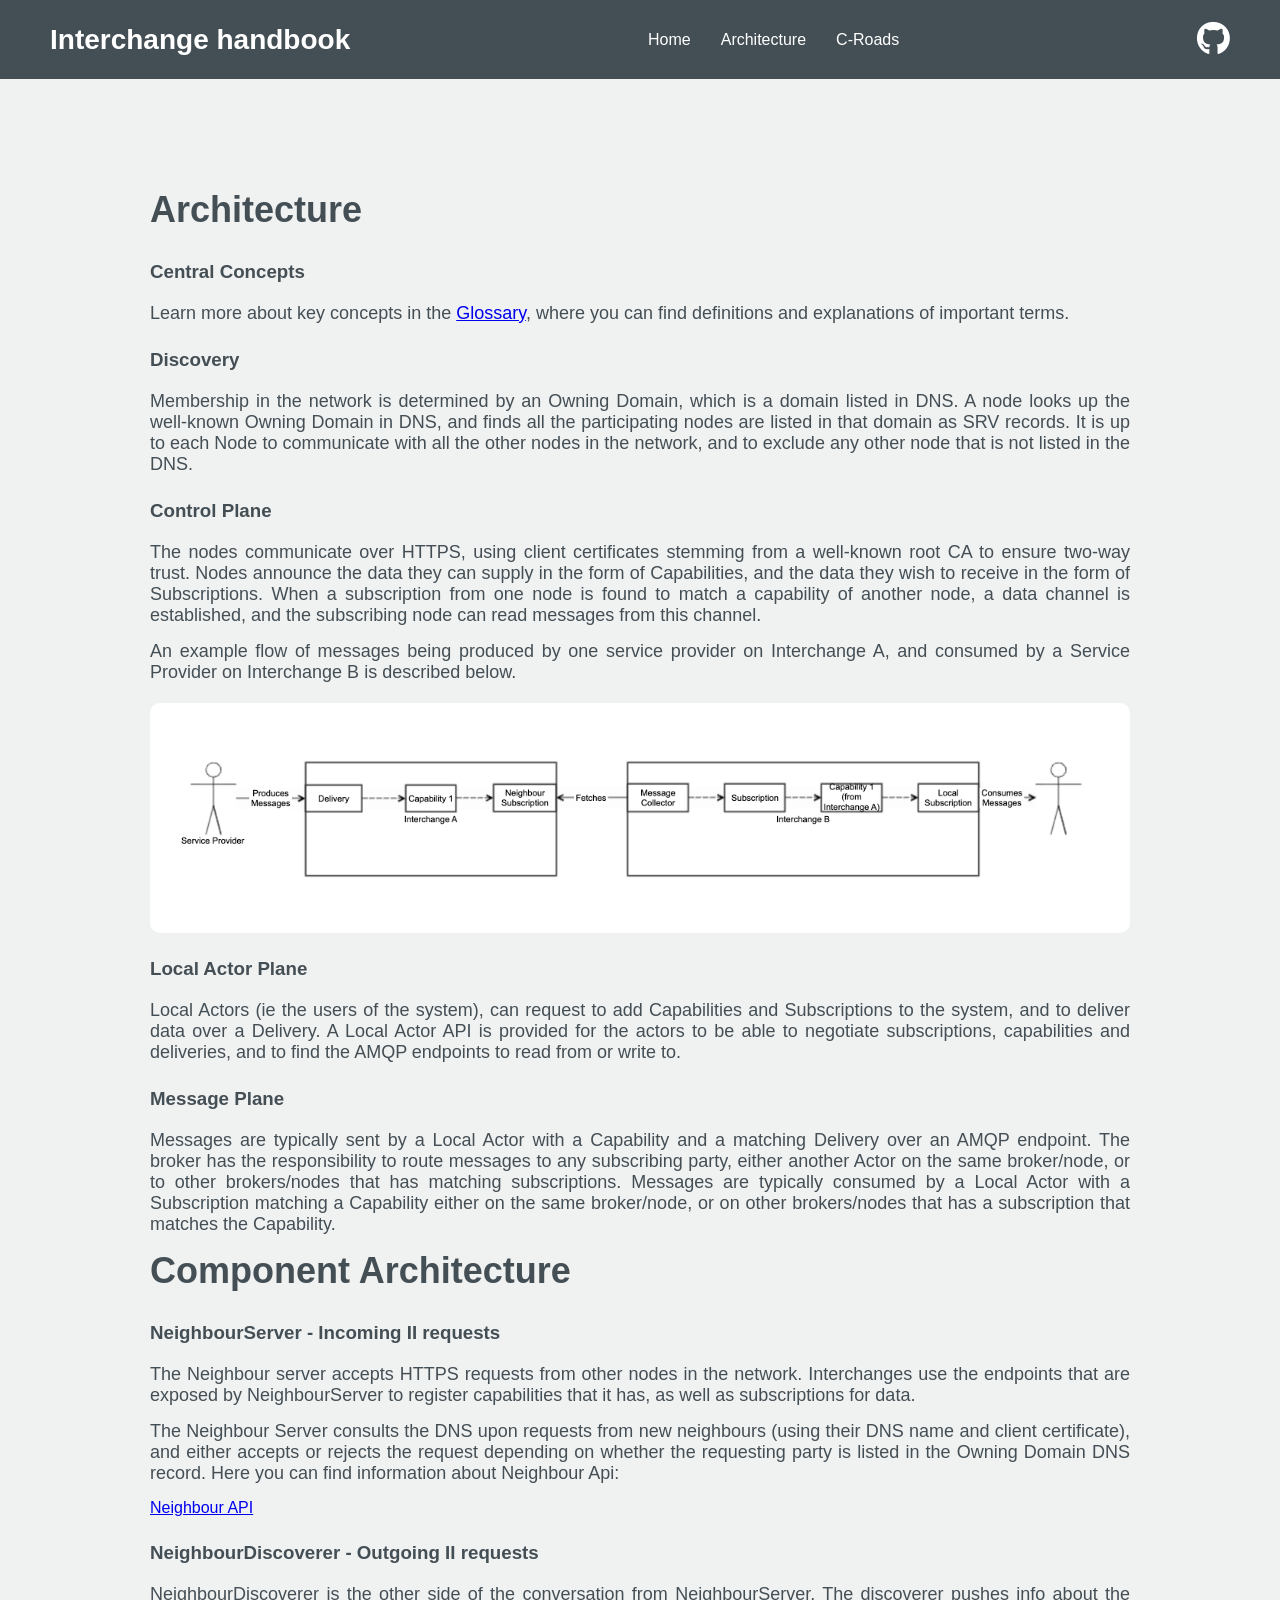
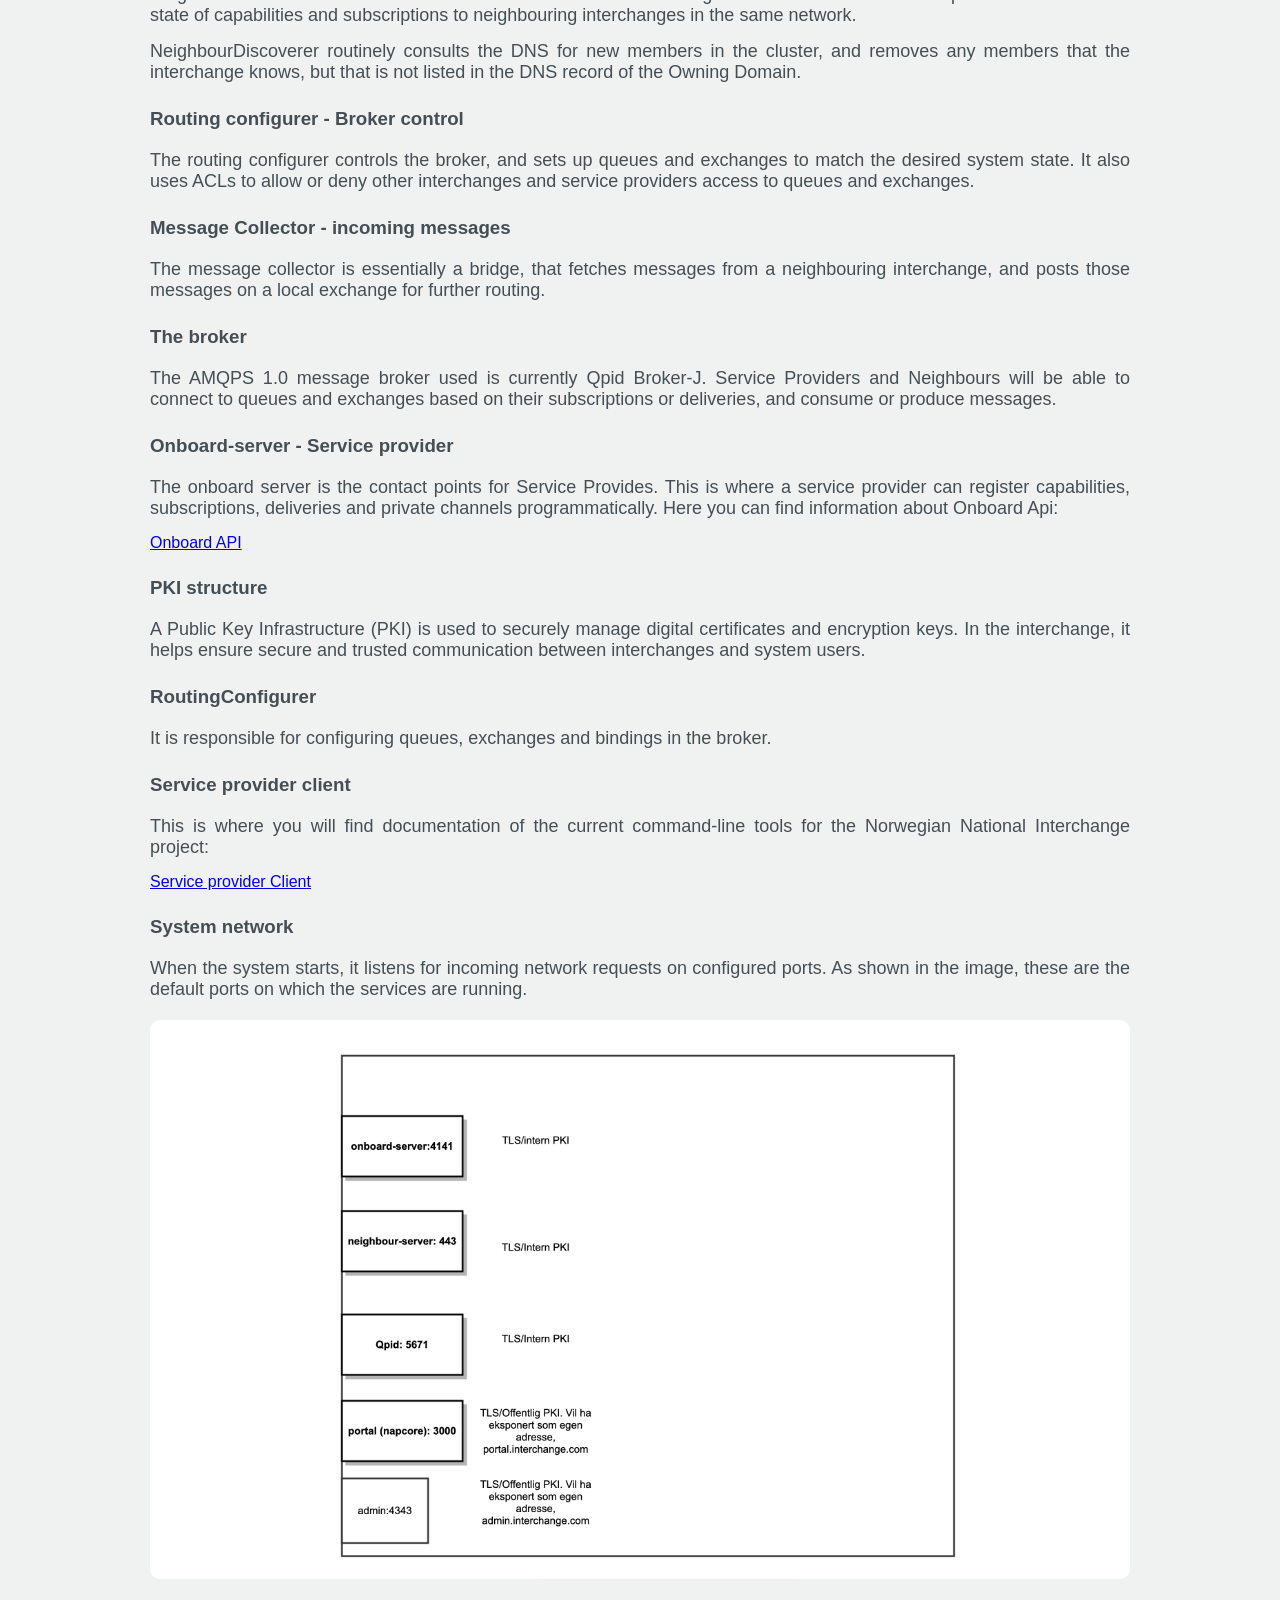
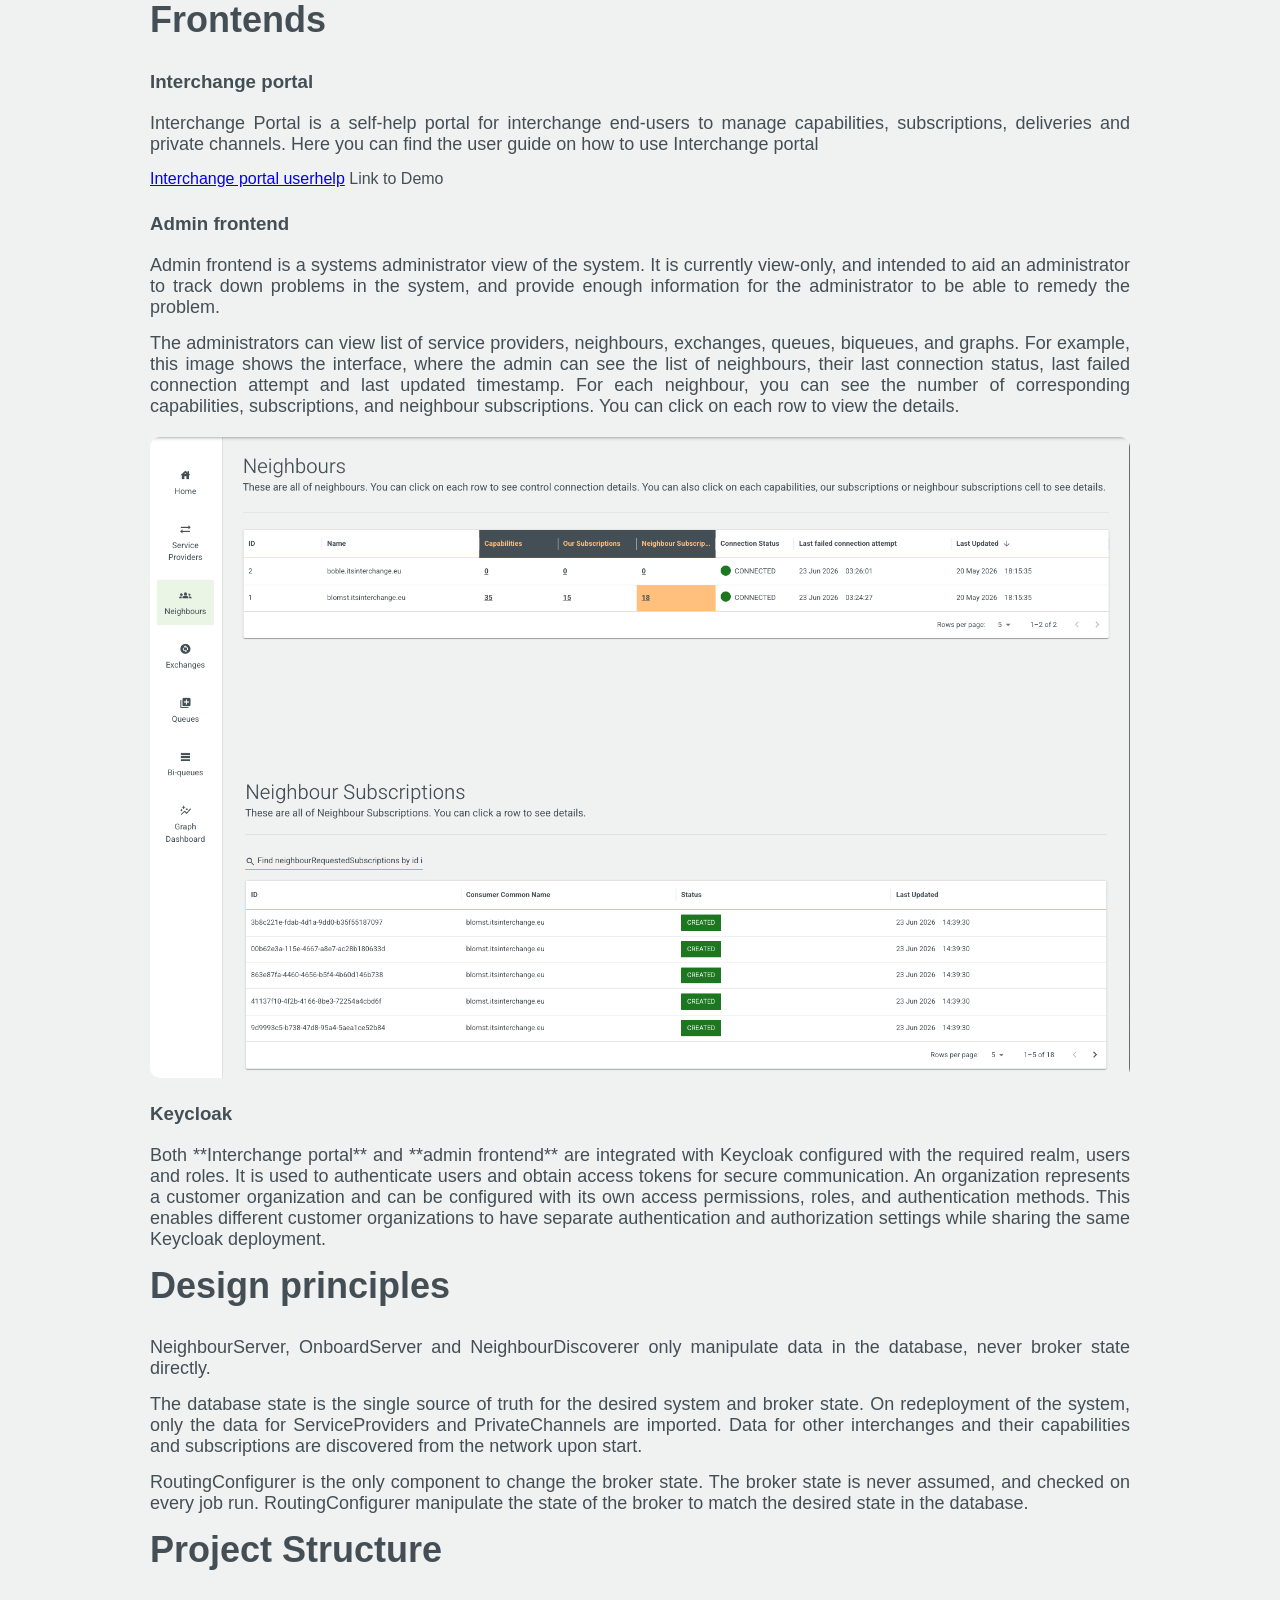
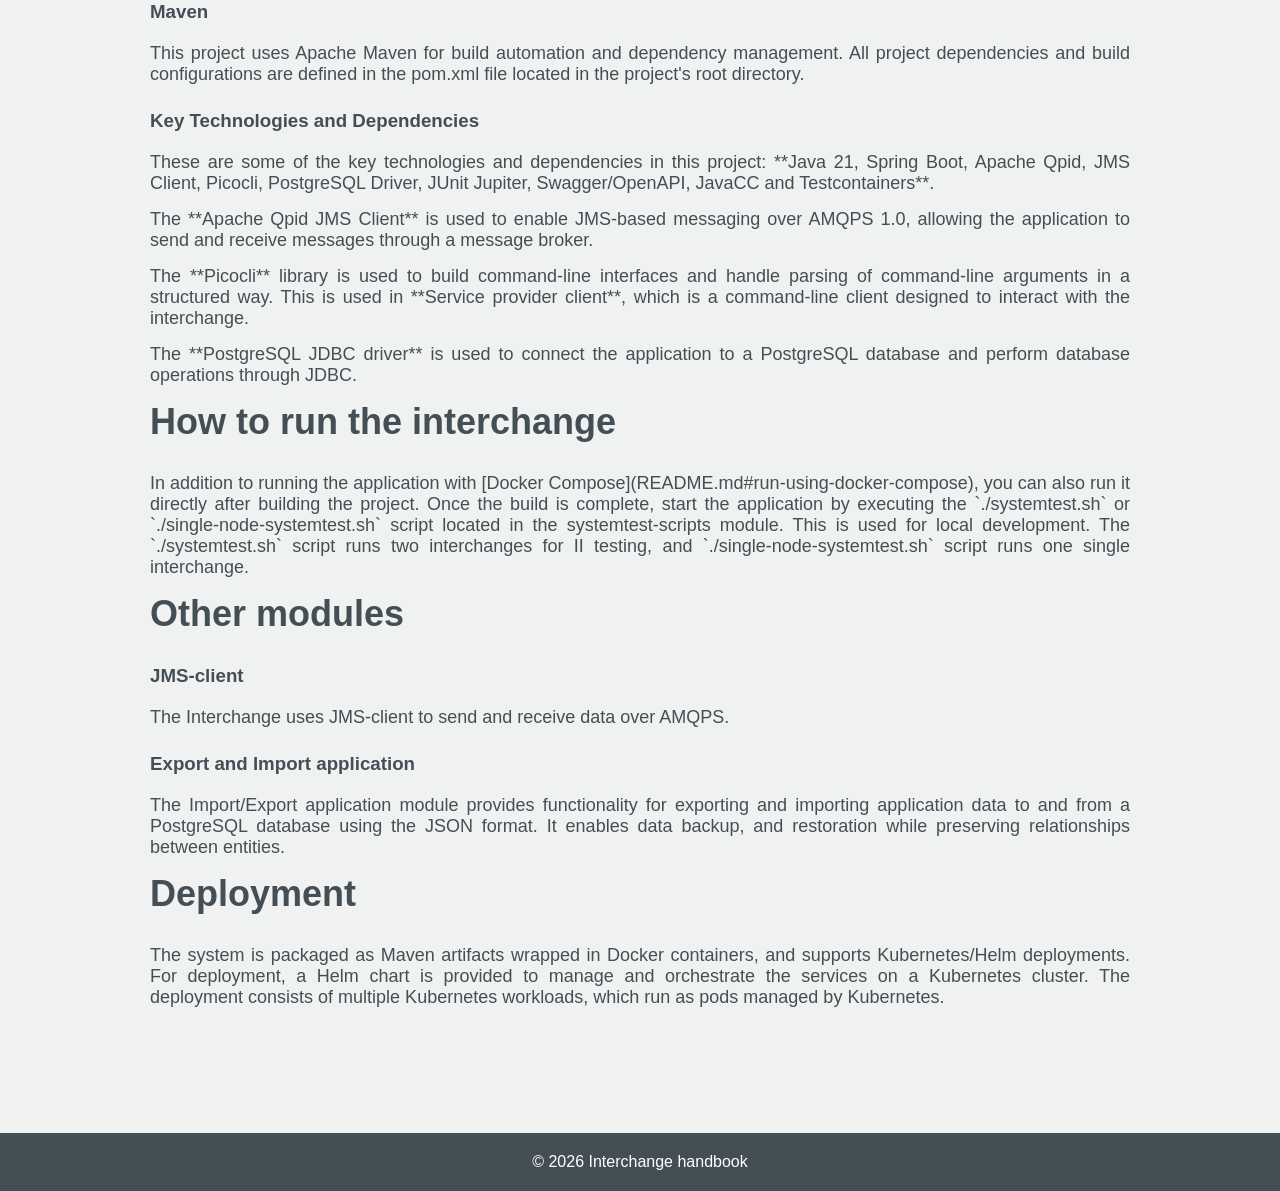
==== architecture.html @ d27a8e49 "hide index.html" ====
<!DOCTYPE html>
<html lang="en">
<head>
    <meta charset="UTF-8">
    <meta name="viewport" content="width=device-width, initial-scale=1.0">

    <title>Interchange handbook</title>

    <link id="favicon" rel="icon" href="favicon.ico">

    <link rel="stylesheet"
          href="https://cdnjs.cloudflare.com/ajax/libs/font-awesome/6.6.0/css/all.min.css">

    <link rel="stylesheet" href="style.css">
</head>

<body>

<header>
    <h1 class="logo">Interchange handbook</h1>

    <nav>
        <a href="handbook.html">Home</a>
        <a href="architecture.html">Architecture</a>
        <a href="https://www.c-roads.eu/" target="_blank">C-Roads</a>
    </nav>

    <a href="https://github.com/NordicWayInterchange/interchange" class="github" target="_blank">
        <i class="fab fa-github"></i>
    </a>
</header>

<section class="content">
    <h2> Architecture </h2>

    <h3> Central Concepts </h3>

    <p>Learn more about key concepts in the <a href="GLOSSARY.html" target="_blank">Glossary</a>, where you can find
        definitions and explanations of
        important terms. </p>

    <h3>Discovery </h3>

    <p>Membership in the network is determined by an Owning Domain, which is a domain listed in DNS. A node looks up the
        well-known Owning Domain in DNS, and finds all the participating nodes are listed in that domain as SRV records.
        It is
        up to each Node to communicate with all the other nodes in the network, and to exclude any other node that is
        not listed
        in the DNS.</p>

    <h3> Control Plane </h3>

    <p>The nodes communicate over HTTPS, using client certificates stemming from a well-known root CA to ensure two-way
        trust.
        Nodes announce the data they can supply in the form of Capabilities, and the data they wish to receive in the
        form of
        Subscriptions. When a subscription from one node is found to match a capability of another node, a data channel
        is
        established, and the subscribing node can read messages from this channel.</p>

    <p>An example flow of messages being produced by one service provider on Interchange A, and consumed by a Service
        Provider
        on Interchange B is described below. </p>

    <img src="Inter_Interchange.png" alt="Inter_Interchange">

    <h3> Local Actor Plane </h3>

    <p>Local Actors (ie the users of the system), can request to add Capabilities and Subscriptions to the system, and
        to
        deliver data over a Delivery.
        A Local Actor API is provided for the actors to be able to negotiate subscriptions, capabilities and deliveries,
        and to
        find the AMQP endpoints to read from or write to. </p>

    <h3>Message Plane </h3>

    <p>Messages are typically sent by a Local Actor with a Capability and a matching Delivery over an AMQP endpoint. The
        broker
        has the responsibility to route messages to any subscribing party, either another Actor on the same broker/node,
        or to
        other brokers/nodes that has matching subscriptions.
        Messages are typically consumed by a Local Actor with a Subscription matching a Capability either on the same
        broker/node, or on other brokers/nodes that has a subscription that matches the Capability. </p>

    <h2> Component Architecture </h2>

    <h3> NeighbourServer - Incoming II requests </h3>

    <p>The Neighbour server accepts HTTPS requests from other nodes in the network. Interchanges use the endpoints that
        are
        exposed by NeighbourServer to register capabilities that it has, as well as subscriptions for data.</p>

    <p>The Neighbour Server consults the DNS upon requests from new neighbours (using their DNS name and client
        certificate),
        and either accepts or rejects the request depending on whether the requesting party is listed in the Owning
        Domain DNS record. Here you can find information about Neighbour Api:</p>
    <a href="https://nordicwayinterchange.github.io/interchange-swagger-docs/swagger-neighbour/index.html"
       target="_blank">Neighbour API</a>

    <h3> NeighbourDiscoverer - Outgoing II requests</h3>

    <p>NeighbourDiscoverer is the other side of the conversation from NeighbourServer. The discoverer pushes info about
        the
        state of capabilities and subscriptions to neighbouring interchanges in the same network.</p>

    <p>NeighbourDiscoverer routinely consults the DNS for new members in the cluster, and removes any members that the
        interchange knows, but that is not listed in the DNS record of the Owning Domain.</p>

    <h3> Routing configurer - Broker control</h3>

    <p>The routing configurer controls the broker, and sets up queues and exchanges to match the desired system state.
        It also
        uses ACLs to allow or deny other interchanges and service providers access to queues and exchanges.</p>

    <h3> Message Collector - incoming messages </h3>

    <p>The message collector is essentially a bridge, that fetches messages from a neighbouring interchange, and posts
        those
        messages on a local exchange for further routing.</p>

    <h3> The broker </h3>

    <p>The AMQPS 1.0 message broker used is currently Qpid Broker-J. Service Providers and Neighbours will be able to
        connect to queues and exchanges based on their subscriptions or deliveries, and consume or produce messages.</p>

    <h3> Onboard-server - Service provider</h3>

    <p>The onboard server is the contact points for Service Provides. This is where a service provider can register
        capabilities, subscriptions, deliveries and private channels programmatically. Here you can find information
        about Onboard Api:</p>


    <a href="https://nordicwayinterchange.github.io/interchange-swagger-docs/swagger-onboard/index.html"
       target="_blank">Onboard API</a>

    <h3> PKI structure </h3>

    <p>A Public Key Infrastructure (PKI) is used to securely manage digital certificates and encryption keys. In the
        interchange,
        it helps ensure secure and trusted communication between interchanges and system users.</p>

    <h3> RoutingConfigurer </h3>

    <p>It is responsible for configuring queues, exchanges and bindings in the broker.</p>

    <h3> Service provider client </h3>

    <p>This is where you will find documentation of the current command-line tools for the Norwegian
        National Interchange project:</p>
    <a href=" https://nordicwayinterchange.github.io/serviceprovider-client-documentation/serviceproviderclient.html"
       target="_blank">Service provider Client</a>

    <h3> System network </h3>

    <p>When the system starts, it listens for incoming network requests on configured ports. As shown in the image,
        these are
        the default ports on which the services are running.</p>

    <img src="Ports.png" alt="Ports">

    <h2> Frontends </h2>

    <h3> Interchange portal</h3>

    <p>Interchange Portal is a self-help portal for interchange end-users to manage capabilities, subscriptions,
        deliveries and
        private channels. Here you can find the user guide on how to use Interchange
        portal</p>
    <a href="https://nordicwayinterchange.github.io/interchange-handbook/USERHELP.html"
       target="_blank">Interchange portal userhelp</a>

    Link to Demo

    <h3> Admin frontend</h3>

    <p>Admin frontend is a systems administrator view of the system. It is currently view-only, and intended to aid an
        administrator to track down problems in the system, and provide enough information for the administrator to be
        able
        to remedy the problem.</p>

    <p>The administrators can view list of service providers, neighbours, exchanges, queues, biqueues, and graphs. For
        example, this image
        shows the interface, where the admin can see the list of neighbours, their last connection status, last
        failed connection attempt and last updated timestamp. For each neighbour, you can see the number of
        corresponding
        capabilities, subscriptions, and neighbour
        subscriptions. You can click on each row to view the details. </p>

    <img src="admin_frontend.png" alt="admin_frontend">


    <h3> Keycloak </h3>

    <p>Both **Interchange portal** and **admin frontend** are integrated with Keycloak configured with the required
        realm,
        users and roles. It is used to authenticate users and obtain access tokens for secure communication.
        An organization represents a customer organization and can be configured with its own access permissions, roles,
        and
        authentication methods. This enables different customer organizations to have separate authentication and
        authorization
        settings while sharing the same Keycloak deployment. </p>

    <h2> Design principles </h2>

    <p>NeighbourServer, OnboardServer and NeighbourDiscoverer only manipulate data in the database, never broker state
        directly.</p>
    <p>The database state is the single source of truth for the desired system and broker state.
        On redeployment of the system, only the data for ServiceProviders and PrivateChannels are imported. Data for
        other
        interchanges and their capabilities and subscriptions are discovered from the network upon start.</p>

    <p>RoutingConfigurer is the only component to change the broker state. The broker state is never assumed, and
        checked
        on
        every job run. RoutingConfigurer manipulate the state of the broker to match the desired state in the
        database.</p>

    <h2> Project Structure</h2>

    <h3> Maven</h3>

    <p>This project uses Apache Maven for build automation and dependency management. All project dependencies and
        build
        configurations are defined in the pom.xml file located in the project's root directory.</p>

    <h3> Key Technologies and Dependencies</h3>

    <p>These are some of the key technologies and dependencies in this project: **Java 21, Spring Boot, Apache Qpid,
        JMS
        Client,
        Picocli, PostgreSQL Driver, JUnit Jupiter, Swagger/OpenAPI, JavaCC and Testcontainers**.</p>

    <p>The **Apache Qpid JMS Client** is used to enable JMS-based messaging over AMQPS 1.0, allowing the application to
        send and
        receive messages through a message broker.</p>

    <p>The **Picocli** library is used to build command-line interfaces and handle parsing of command-line arguments in
        a
        structured way. This is used in **Service provider client**, which is a command-line client designed to interact
        with the interchange.</p>

    <p>The **PostgreSQL JDBC driver** is used to connect the application to a PostgreSQL database and perform database
        operations through JDBC.</p>

    <h2> How to run the interchange </h2>

    <p>In addition to running the application with [Docker Compose](README.md#run-using-docker-compose),
        you can also run it directly after building the project. Once the build is complete, start the application by
        executing
        the `./systemtest.sh` or `./single-node-systemtest.sh` script located in the systemtest-scripts module. This is
        used
        for local development.
        The `./systemtest.sh` script runs two interchanges for II testing, and `./single-node-systemtest.sh` script runs
        one
        single interchange. </p>

    <h2> Other modules </h2>

    <h3> JMS-client </h3>

    <p>The Interchange uses JMS-client to send and receive data over AMQPS.</p>

    <h3> Export and Import application</h3>

    <p>The Import/Export application module provides functionality for exporting and importing application data to and
        from
        a PostgreSQL
        database using the JSON format. It enables data backup, and restoration while preserving relationships between
        entities.</p>

    <h2> Deployment </h2>

    <p>The system is packaged as Maven artifacts wrapped in Docker containers, and supports Kubernetes/Helm
        deployments.
        For deployment, a Helm chart is provided to manage and orchestrate the services on a Kubernetes cluster.
        The deployment consists of multiple Kubernetes workloads, which run as pods managed by Kubernetes.</p>

</section>
<footer>
    © 2026 Interchange handbook
</footer>

<script src="script.js"></script>

</body>
</html>
---- style.css ----
*{
    margin:0;
    padding:0;
    box-sizing:border-box;
    font-family:Arial, Helvetica, sans-serif;
}

body{
    background-color: #f0f1f1;
    min-height:100vh;
    display:flex;
    flex-direction:column;
    opacity: 1;
    transform: scale(1);
    filter: blur(0);
    transition:
            opacity .5s ease,
            transform .5s ease,
            filter .5s ease;
    color:#444f55;

}


header{
    display:flex;
    justify-content:space-between;
    align-items:center;
    padding:20px 50px;
    background:#161b22;
    color:white;

}

header h1{
    font-size:28px;
}

.github{
    color:white;
    font-size:34px;
    transition:.3s;
}

.github:hover{
    color:#58a6ff;
    transform:scale(1.1);
}

main{
    flex:1;

    display:flex;
    justify-content:center;
    align-items:center;
}

.hero{
    text-align:center;
}

.header{
    text-align:left;
    gap: 30px;
}

.hero h2{
    font-size:60px;
    margin-bottom:20px;
}

.hero p{
    color:#444f55;
    font-size:20px;
}

footer{
    padding:20px;
    text-align:center;
    background: #444F55;
    color:white;

}

header {
    display: flex;
    justify-content: space-between;
    align-items: center;
    padding: 20px 50px;
    background: #444F55;
}

nav {
    display: flex;
    gap: 30px;
}

nav a {
    color: white;
    text-decoration: none;
    font-weight: 500;
    transition: color .25s;
}

nav a:hover {
    color: #58a6ff;
}

body.page-exit {
    opacity: 0;
    transform: scale(1.03);
    filter: blur(8px);
}

.content {
    max-width: 1000px;
    margin: 100px auto;
    padding: 10px;
}

.content h2 {
    font-size: 36px;
    margin-bottom: 30px;
}

.content h3 {
    margin-top: 25px;
    margin-bottom: 20px;
}

.content p {
    font-size: 18px;
    margin-bottom: 15px;
    text-align: justify;
}

img {
    max-width: 100%;
    height: auto;
    display: block;
    margin: 20px auto;
    border-radius: 10px;
}
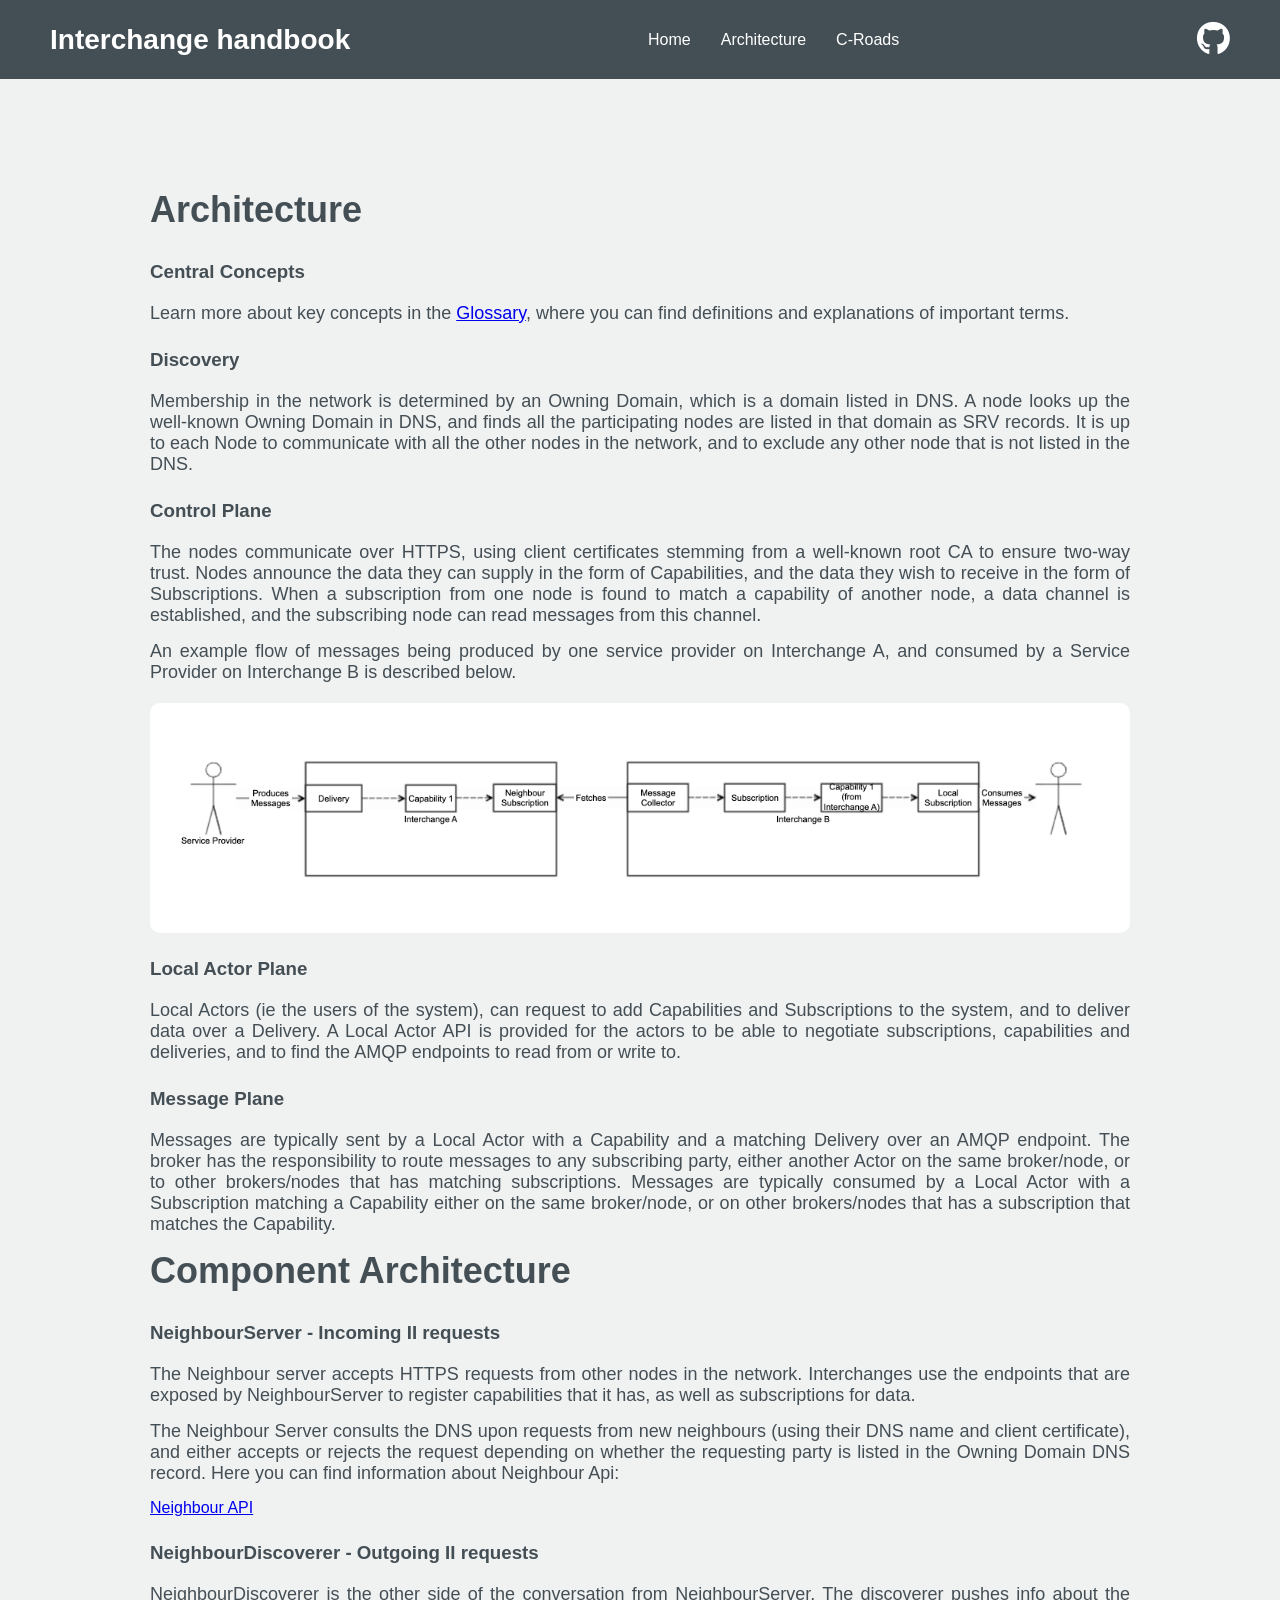
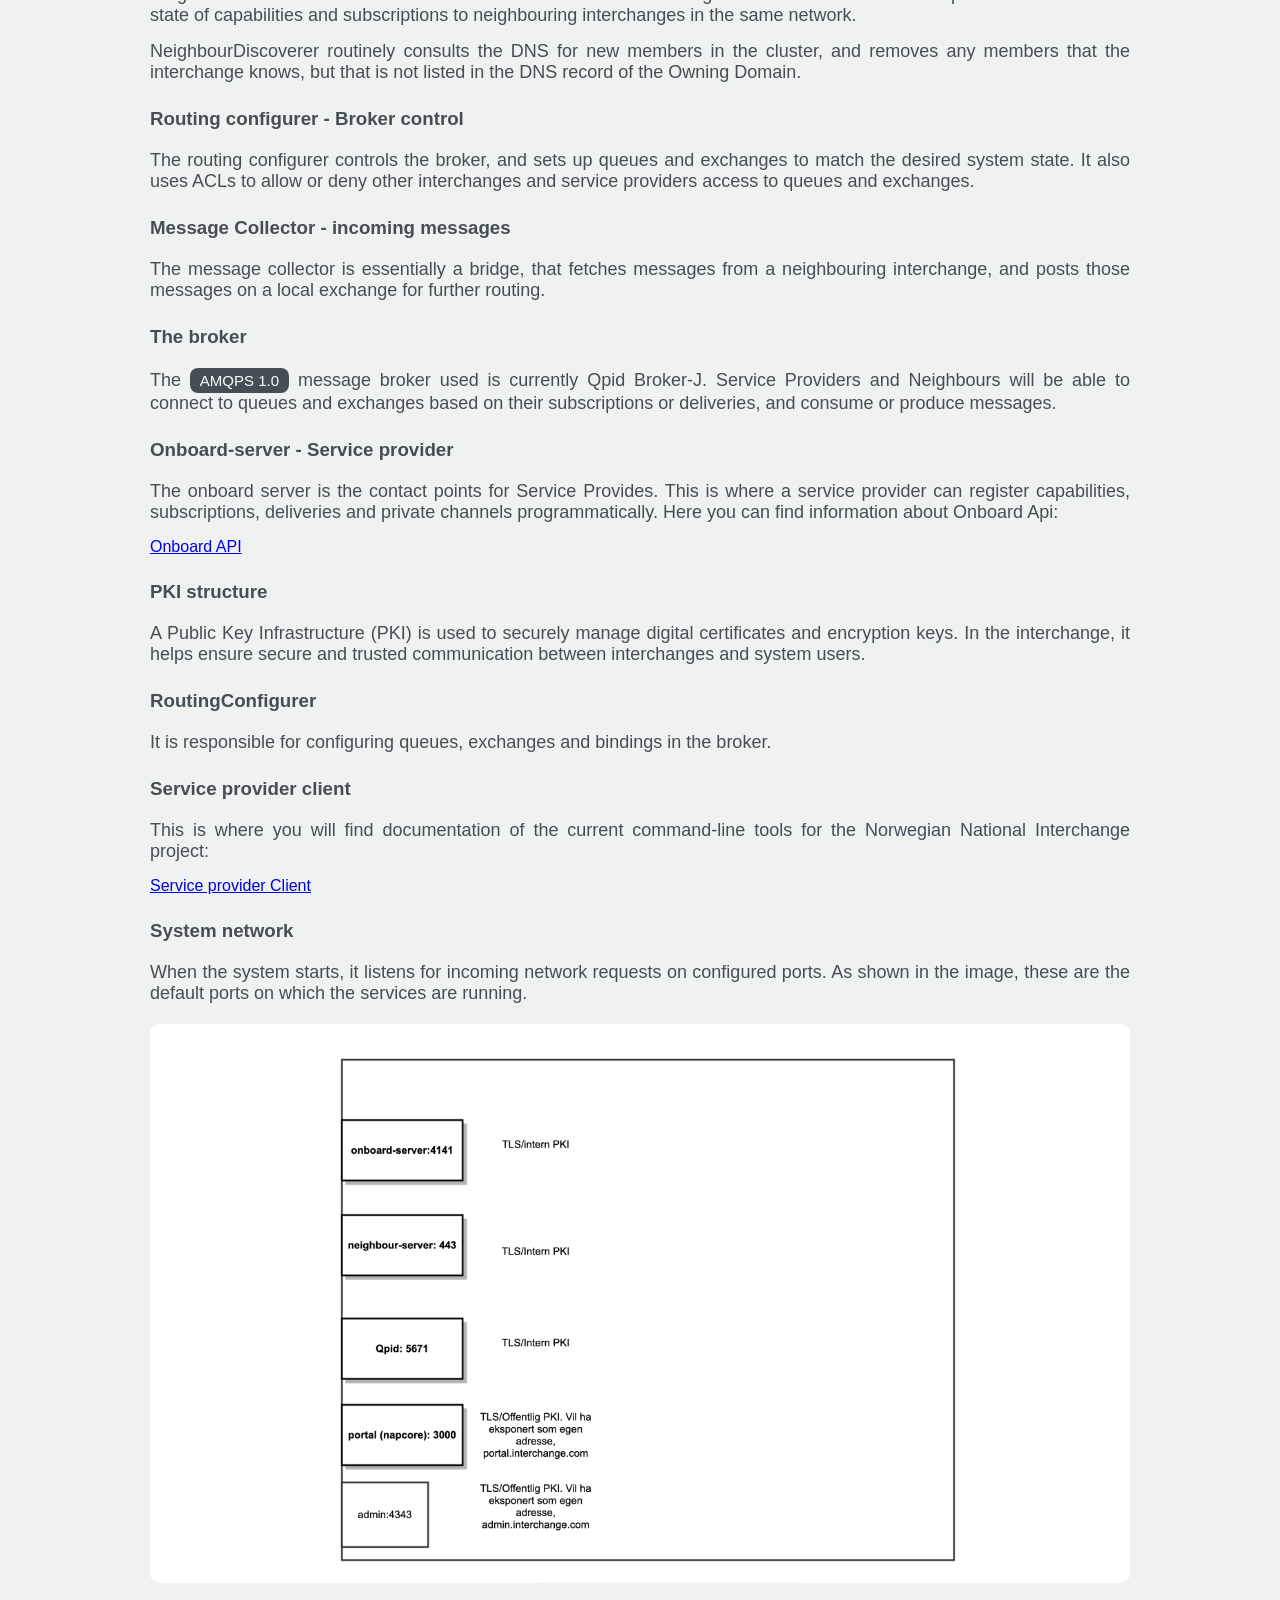
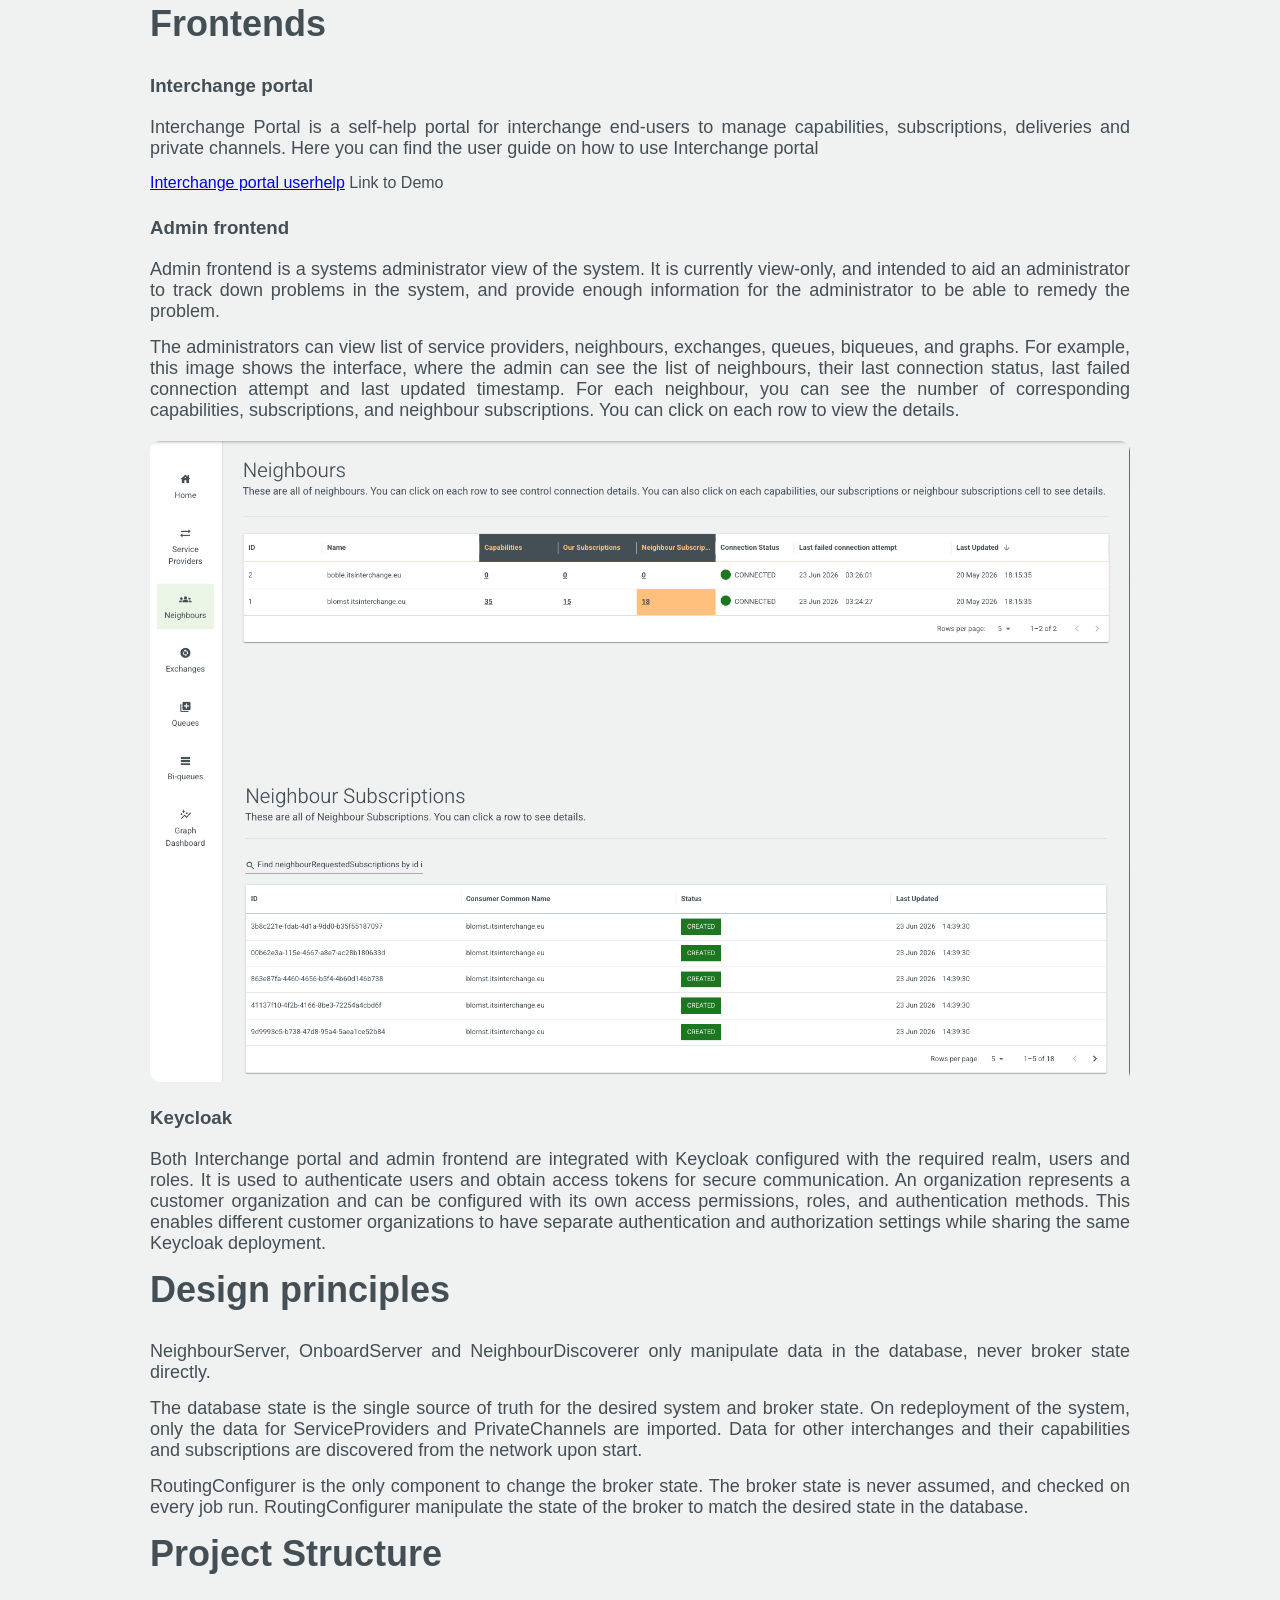
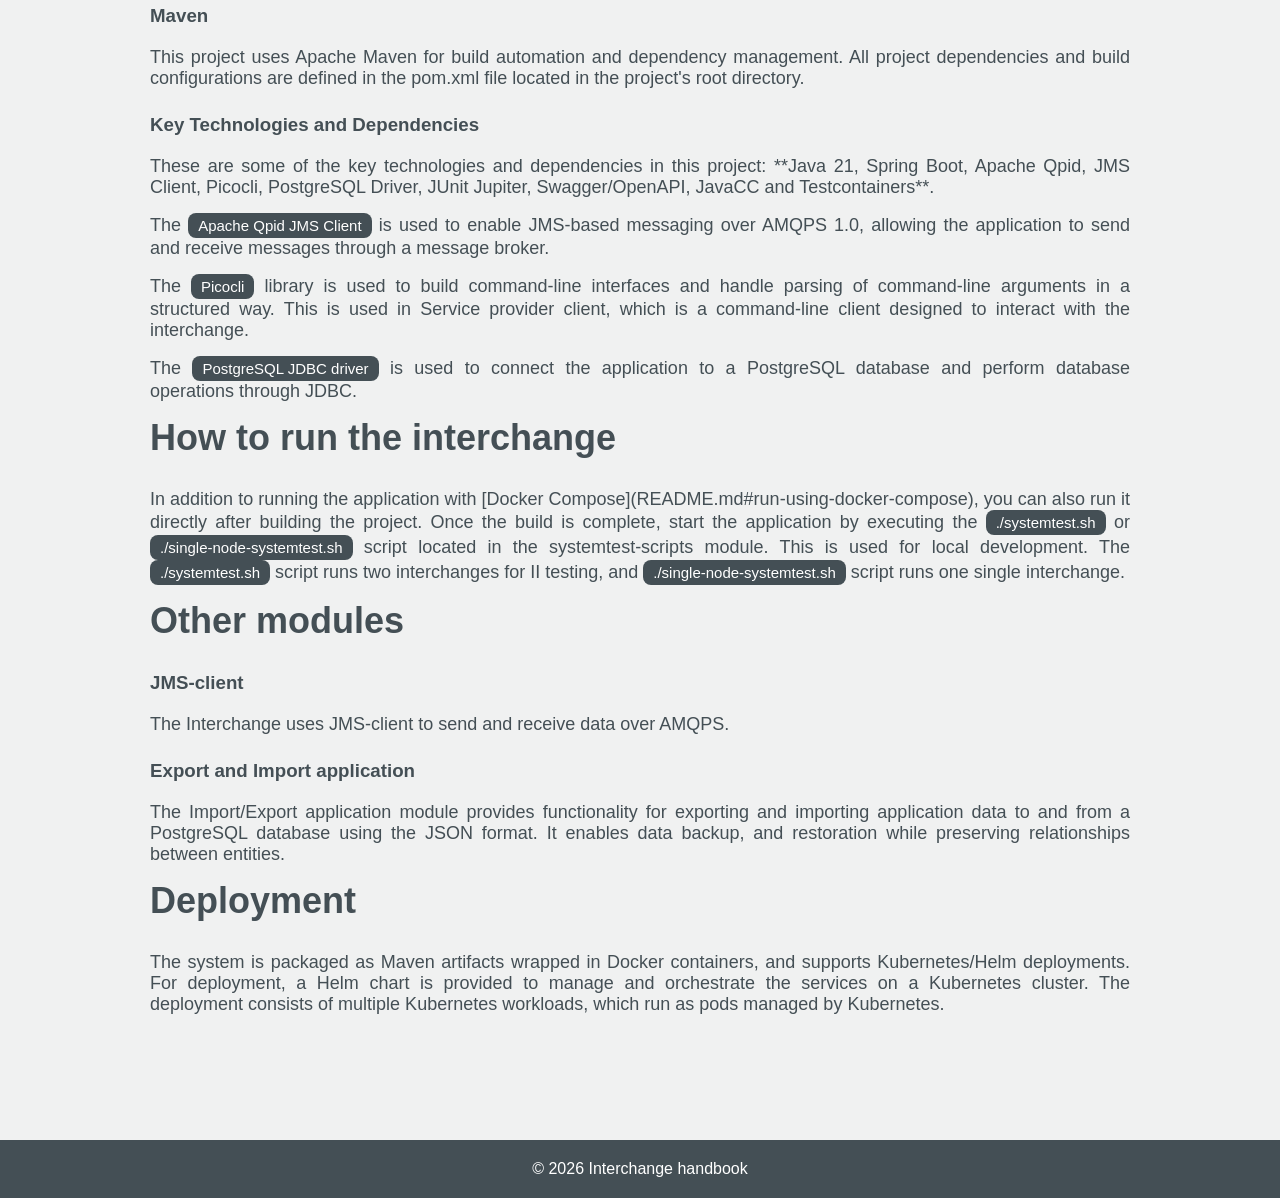
==== commit 7762863d: "Added tags" ====
--- a/architecture.html
+++ b/architecture.html
@@ -20,7 +20,7 @@
     <h1 class="logo">Interchange handbook</h1>
 
     <nav>
-        <a href="handbook.html">Home</a>
+        <a href="./">Home</a>
         <a href="architecture.html">Architecture</a>
         <a href="https://www.c-roads.eu/" target="_blank">C-Roads</a>
     </nav>
@@ -121,7 +121,7 @@
 
     <h3> The broker </h3>
 
-    <p>The AMQPS 1.0 message broker used is currently Qpid Broker-J. Service Providers and Neighbours will be able to
+    <p>The <span class="tag">AMQPS 1.0</span> message broker used is currently Qpid Broker-J. Service Providers and Neighbours will be able to
         connect to queues and exchanges based on their subscriptions or deliveries, and consume or produce messages.</p>
 
     <h3> Onboard-server - Service provider</h3>
@@ -192,7 +192,7 @@
 
     <h3> Keycloak </h3>
 
-    <p>Both **Interchange portal** and **admin frontend** are integrated with Keycloak configured with the required
+    <p>Both Interchange portal and admin frontend are integrated with Keycloak configured with the required
         realm,
         users and roles. It is used to authenticate users and obtain access tokens for secure communication.
         An organization represents a customer organization and can be configured with its own access permissions, roles,
@@ -231,16 +231,16 @@
         Client,
         Picocli, PostgreSQL Driver, JUnit Jupiter, Swagger/OpenAPI, JavaCC and Testcontainers**.</p>
 
-    <p>The **Apache Qpid JMS Client** is used to enable JMS-based messaging over AMQPS 1.0, allowing the application to
+    <p>The <span class="tag">Apache Qpid JMS Client</span> is used to enable JMS-based messaging over AMQPS 1.0, allowing the application to
         send and
         receive messages through a message broker.</p>
 
-    <p>The **Picocli** library is used to build command-line interfaces and handle parsing of command-line arguments in
+    <p>The <span class="tag">Picocli</span> library is used to build command-line interfaces and handle parsing of command-line arguments in
         a
-        structured way. This is used in **Service provider client**, which is a command-line client designed to interact
+        structured way. This is used in Service provider client, which is a command-line client designed to interact
         with the interchange.</p>
 
-    <p>The **PostgreSQL JDBC driver** is used to connect the application to a PostgreSQL database and perform database
+    <p>The <span class="tag">PostgreSQL JDBC driver</span> is used to connect the application to a PostgreSQL database and perform database
         operations through JDBC.</p>
 
     <h2> How to run the interchange </h2>
@@ -248,10 +248,12 @@
     <p>In addition to running the application with [Docker Compose](README.md#run-using-docker-compose),
         you can also run it directly after building the project. Once the build is complete, start the application by
         executing
-        the `./systemtest.sh` or `./single-node-systemtest.sh` script located in the systemtest-scripts module. This is
+        the <span class="tag">./systemtest.sh</span> or <span class="tag">./single-node-systemtest.sh</span> script
+        located in the systemtest-scripts module. This is
         used
         for local development.
-        The `./systemtest.sh` script runs two interchanges for II testing, and `./single-node-systemtest.sh` script runs
+        The <span class="tag">./systemtest.sh</span> script runs two interchanges for II testing, and <span class="tag">./single-node-systemtest.sh</span>
+        script runs
         one
         single interchange. </p>
 
--- a/style.css
+++ b/style.css
@@ -142,3 +142,12 @@
     border-radius: 10px;
 }
 
+.tag {
+    background-color:#444f55;
+    color: white;
+    padding: 4px 10px;
+    border-radius: 8px;
+    font-size: 15px;
+    display: inline-block;
+}
+
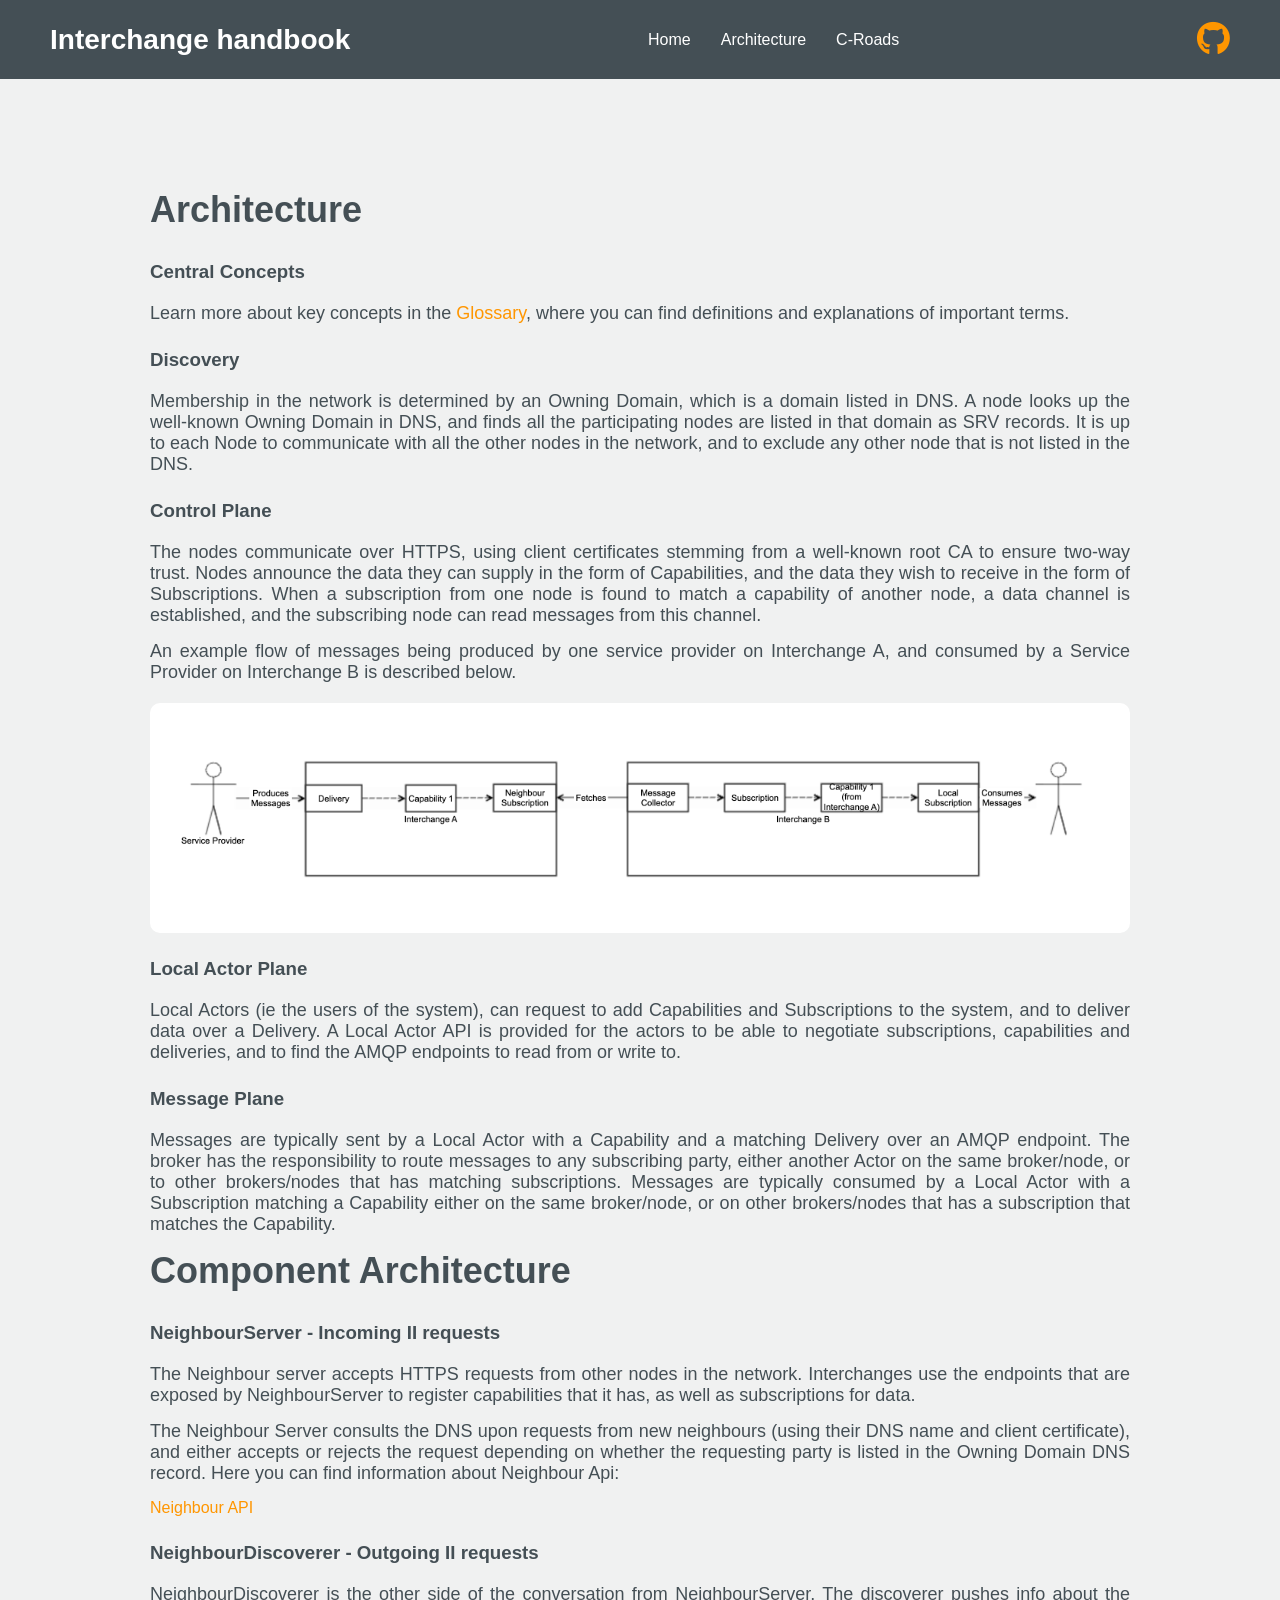
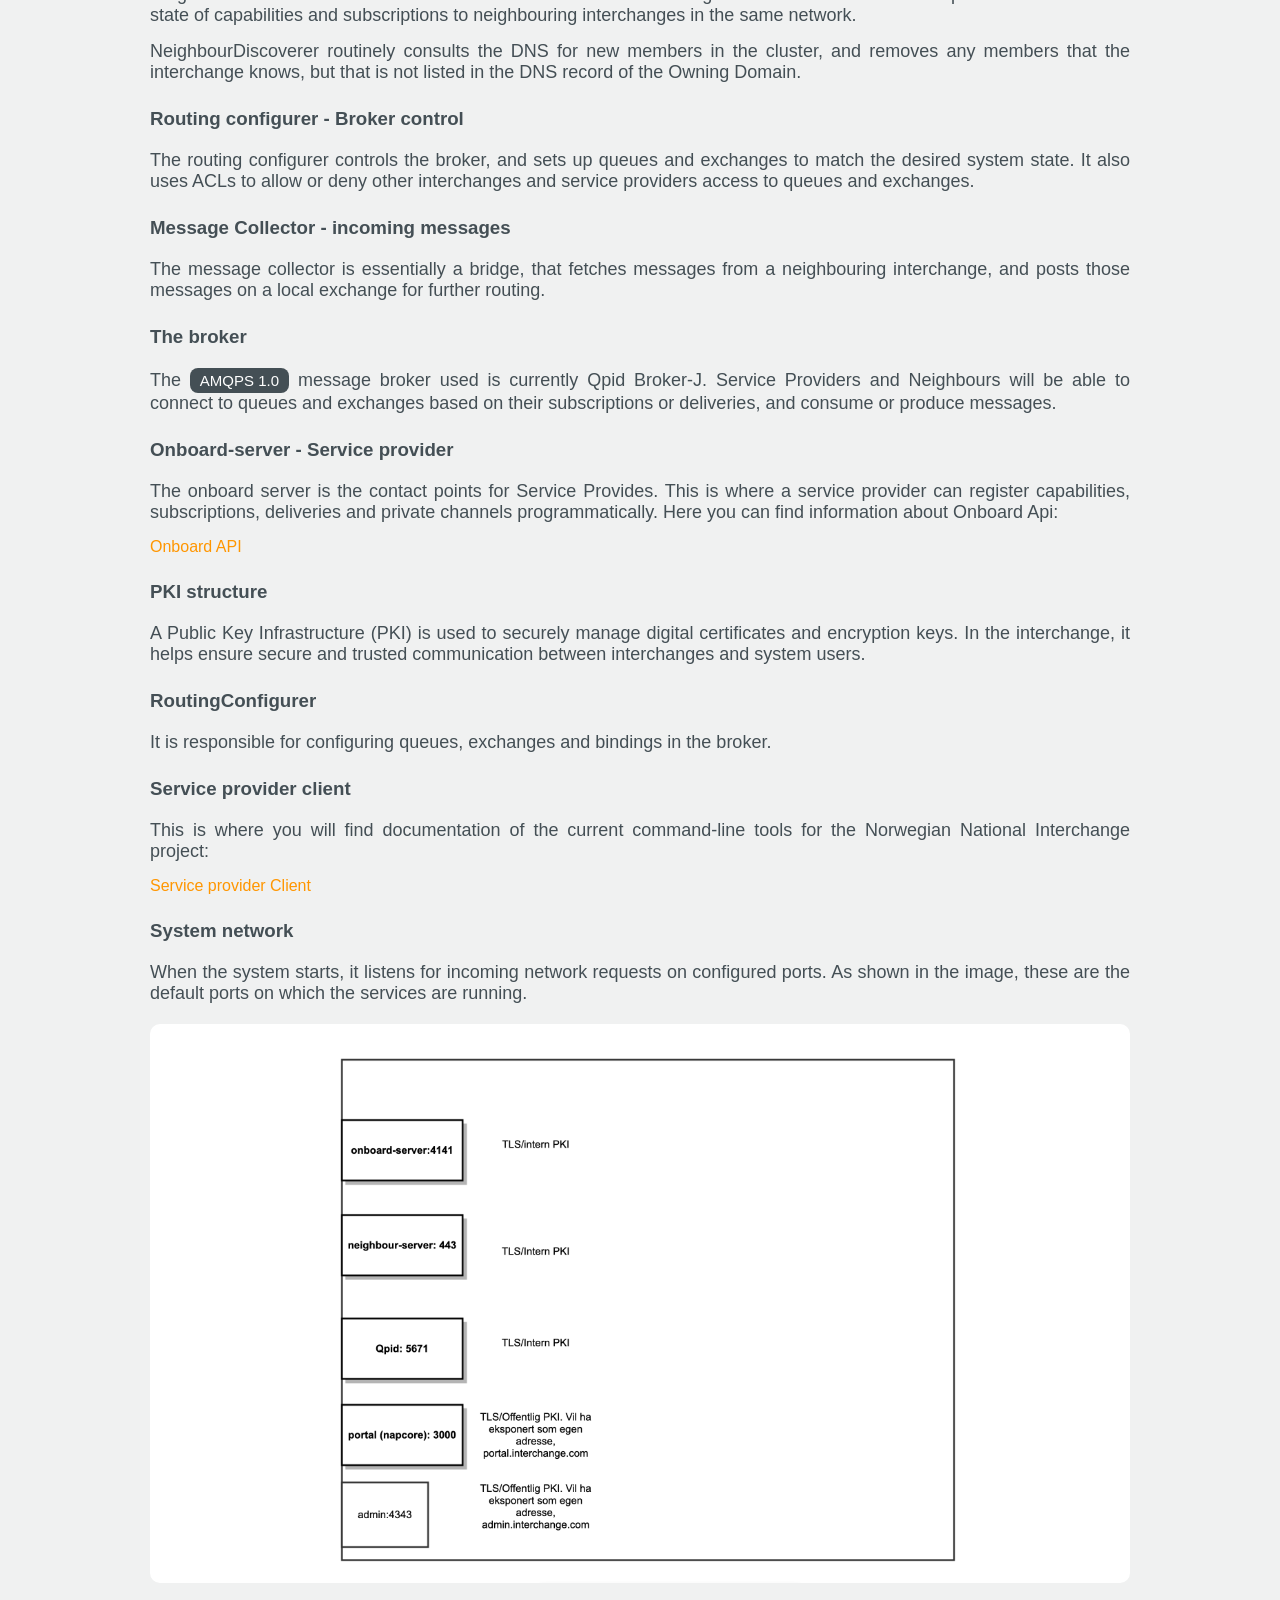
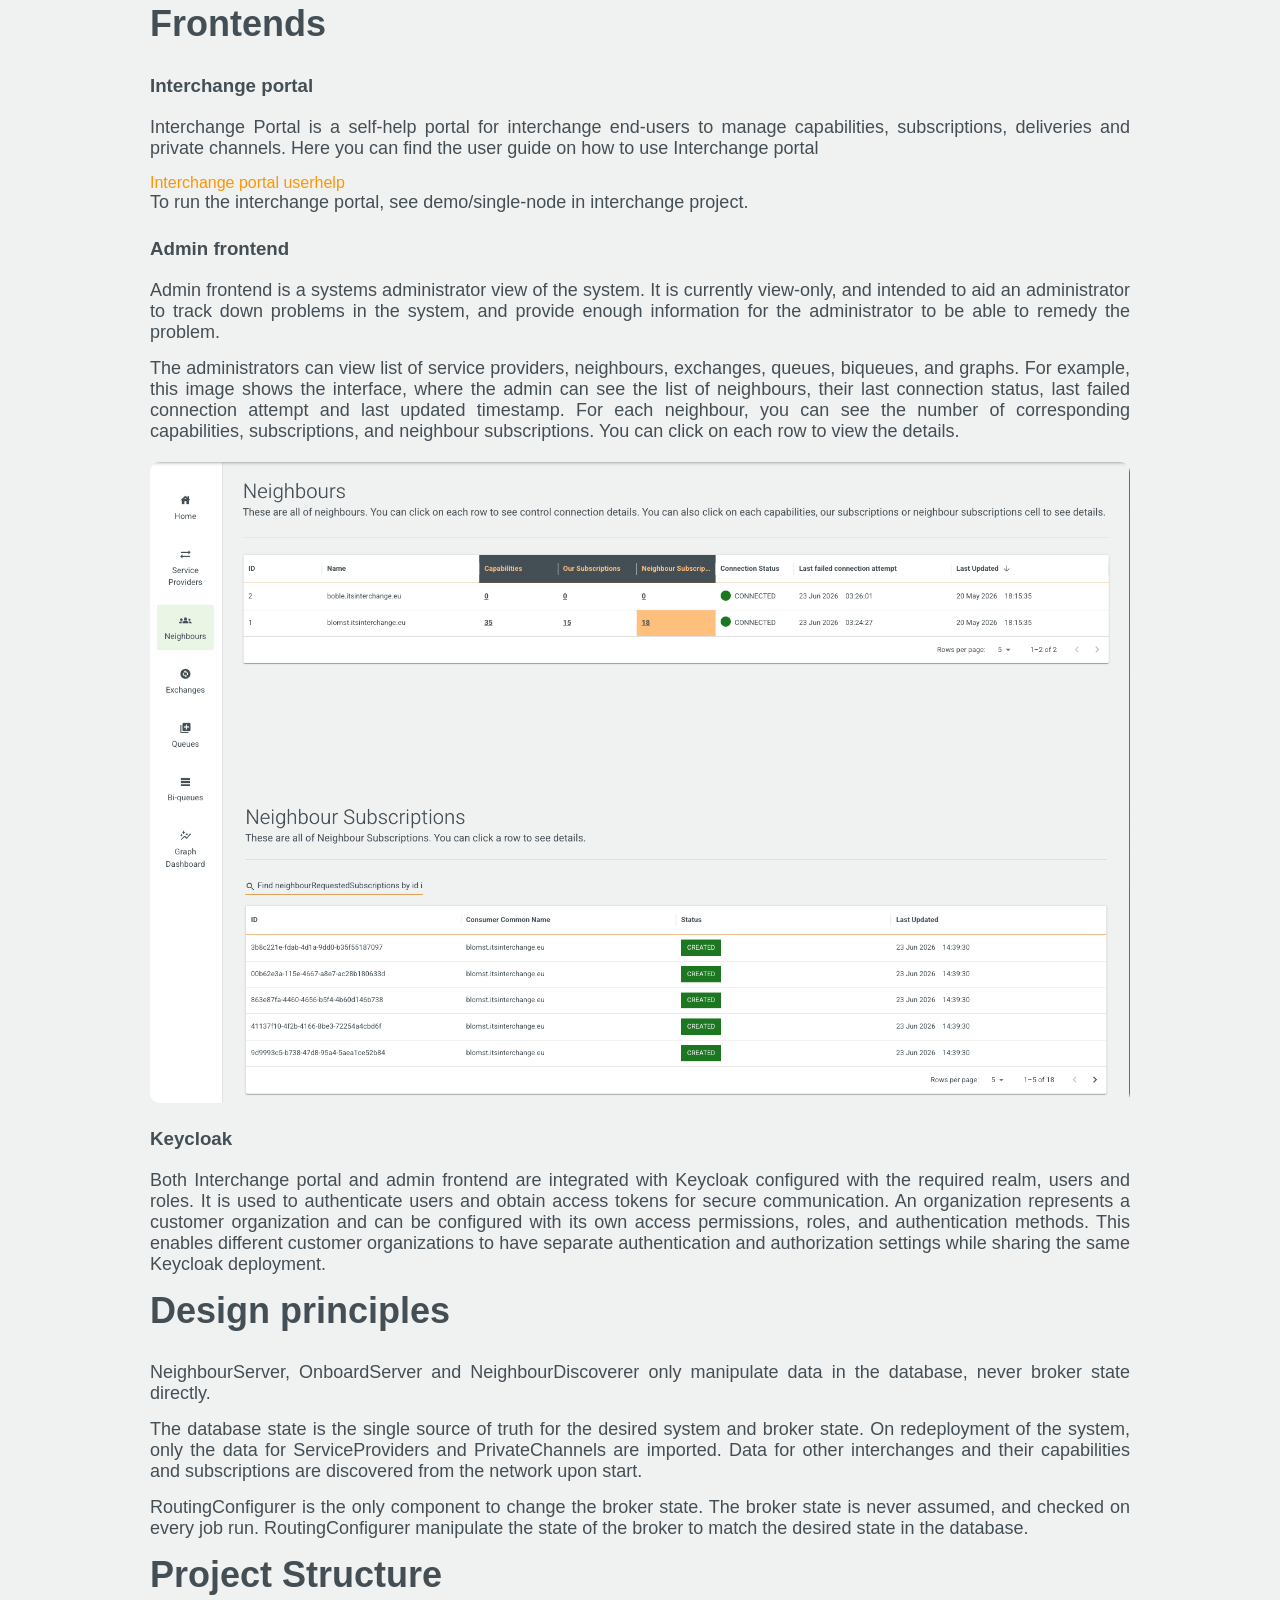
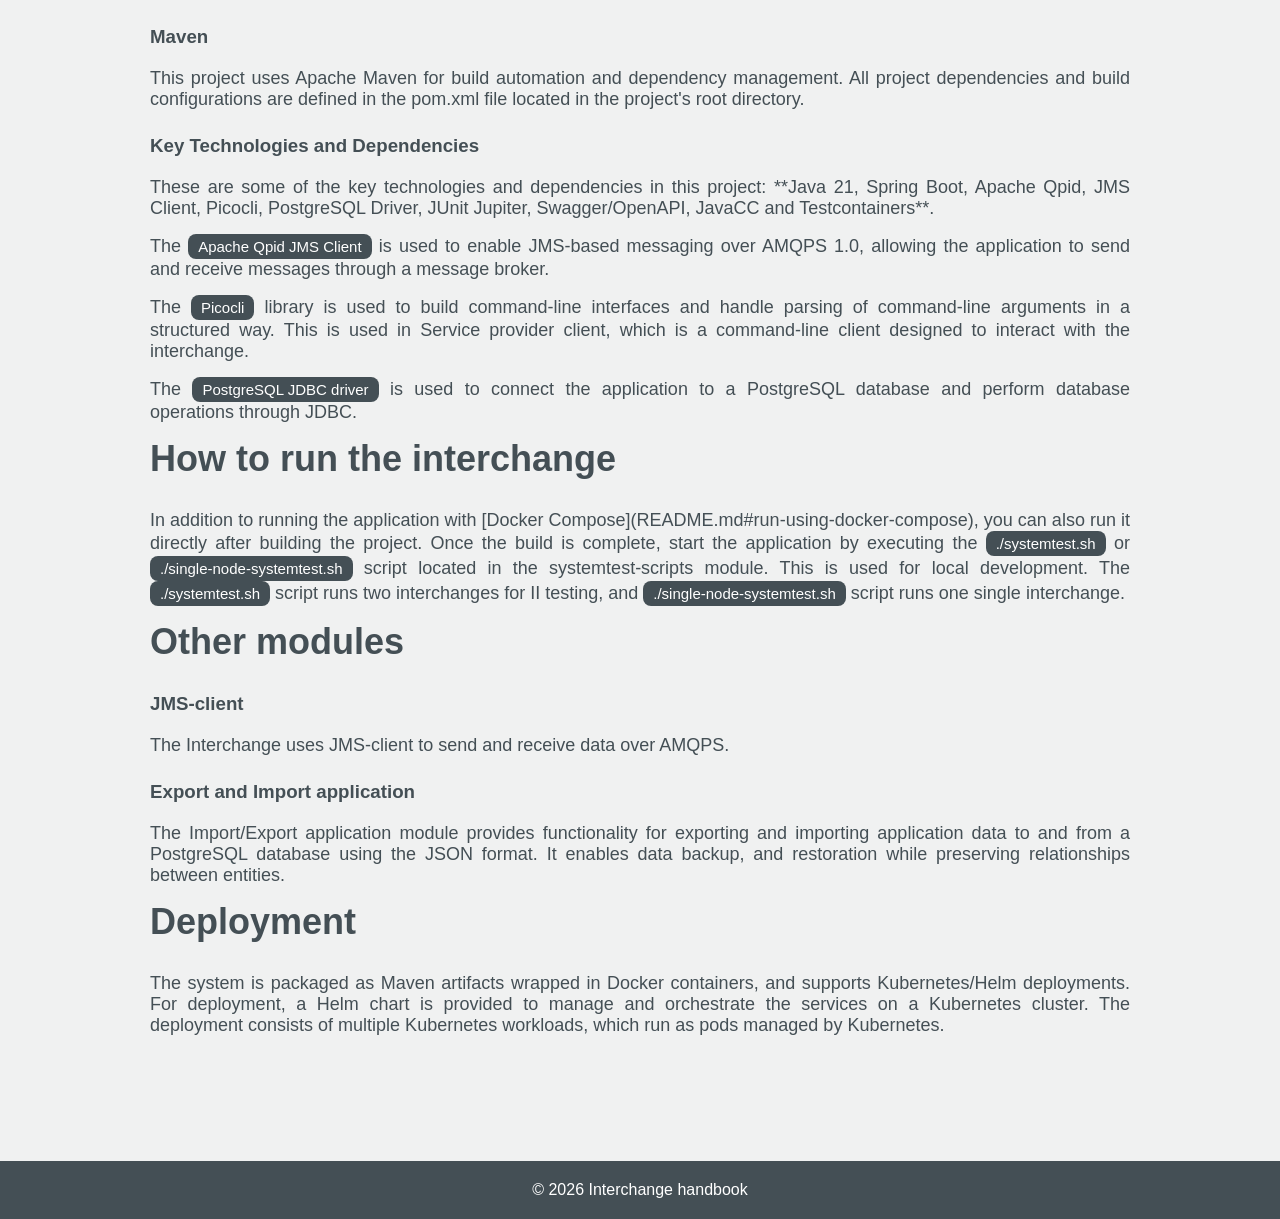
==== commit 6edc9463: "Added styling" ====
--- a/architecture.html
+++ b/architecture.html
@@ -170,7 +170,7 @@
     <a href="https://nordicwayinterchange.github.io/interchange-handbook/USERHELP.html"
        target="_blank">Interchange portal userhelp</a>
 
-    Link to Demo
+    <p> To run the interchange portal, see demo/single-node in interchange project. </p>
 
     <h3> Admin frontend</h3>
 
--- a/style.css
+++ b/style.css
@@ -36,14 +36,25 @@
     font-size:28px;
 }
 
+a {
+    color: #FF9600;
+    text-decoration: none;
+    transition: 0.3s;
+}
+
+a:hover {
+    color: #444f55;
+    text-decoration: underline;
+}
+
 .github{
-    color:white;
+    color: #FF9600;
     font-size:34px;
     transition:.3s;
 }
 
 .github:hover{
-    color:#58a6ff;
+    color: #FF9600;
     transform:scale(1.1);
 }
 
@@ -103,7 +114,7 @@
 }
 
 nav a:hover {
-    color: #58a6ff;
+    color: #FF9600;
 }
 
 body.page-exit {
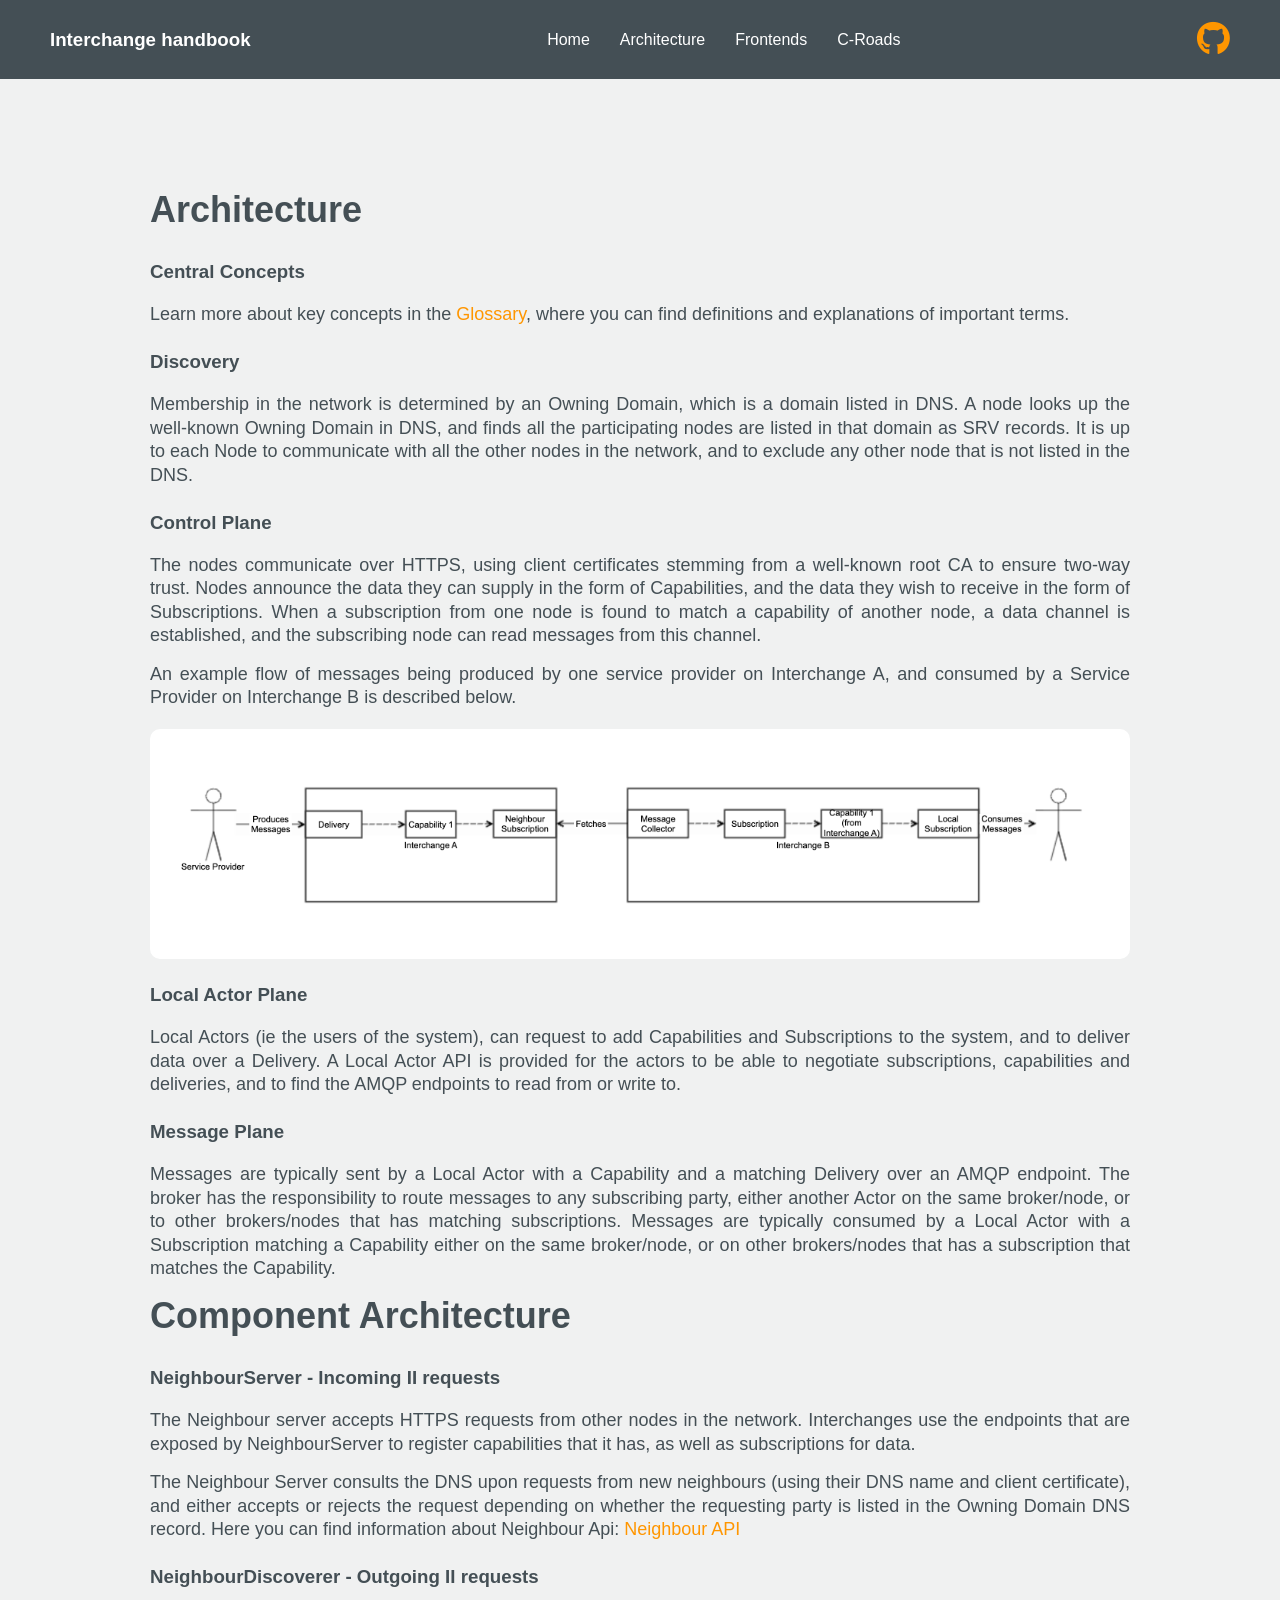
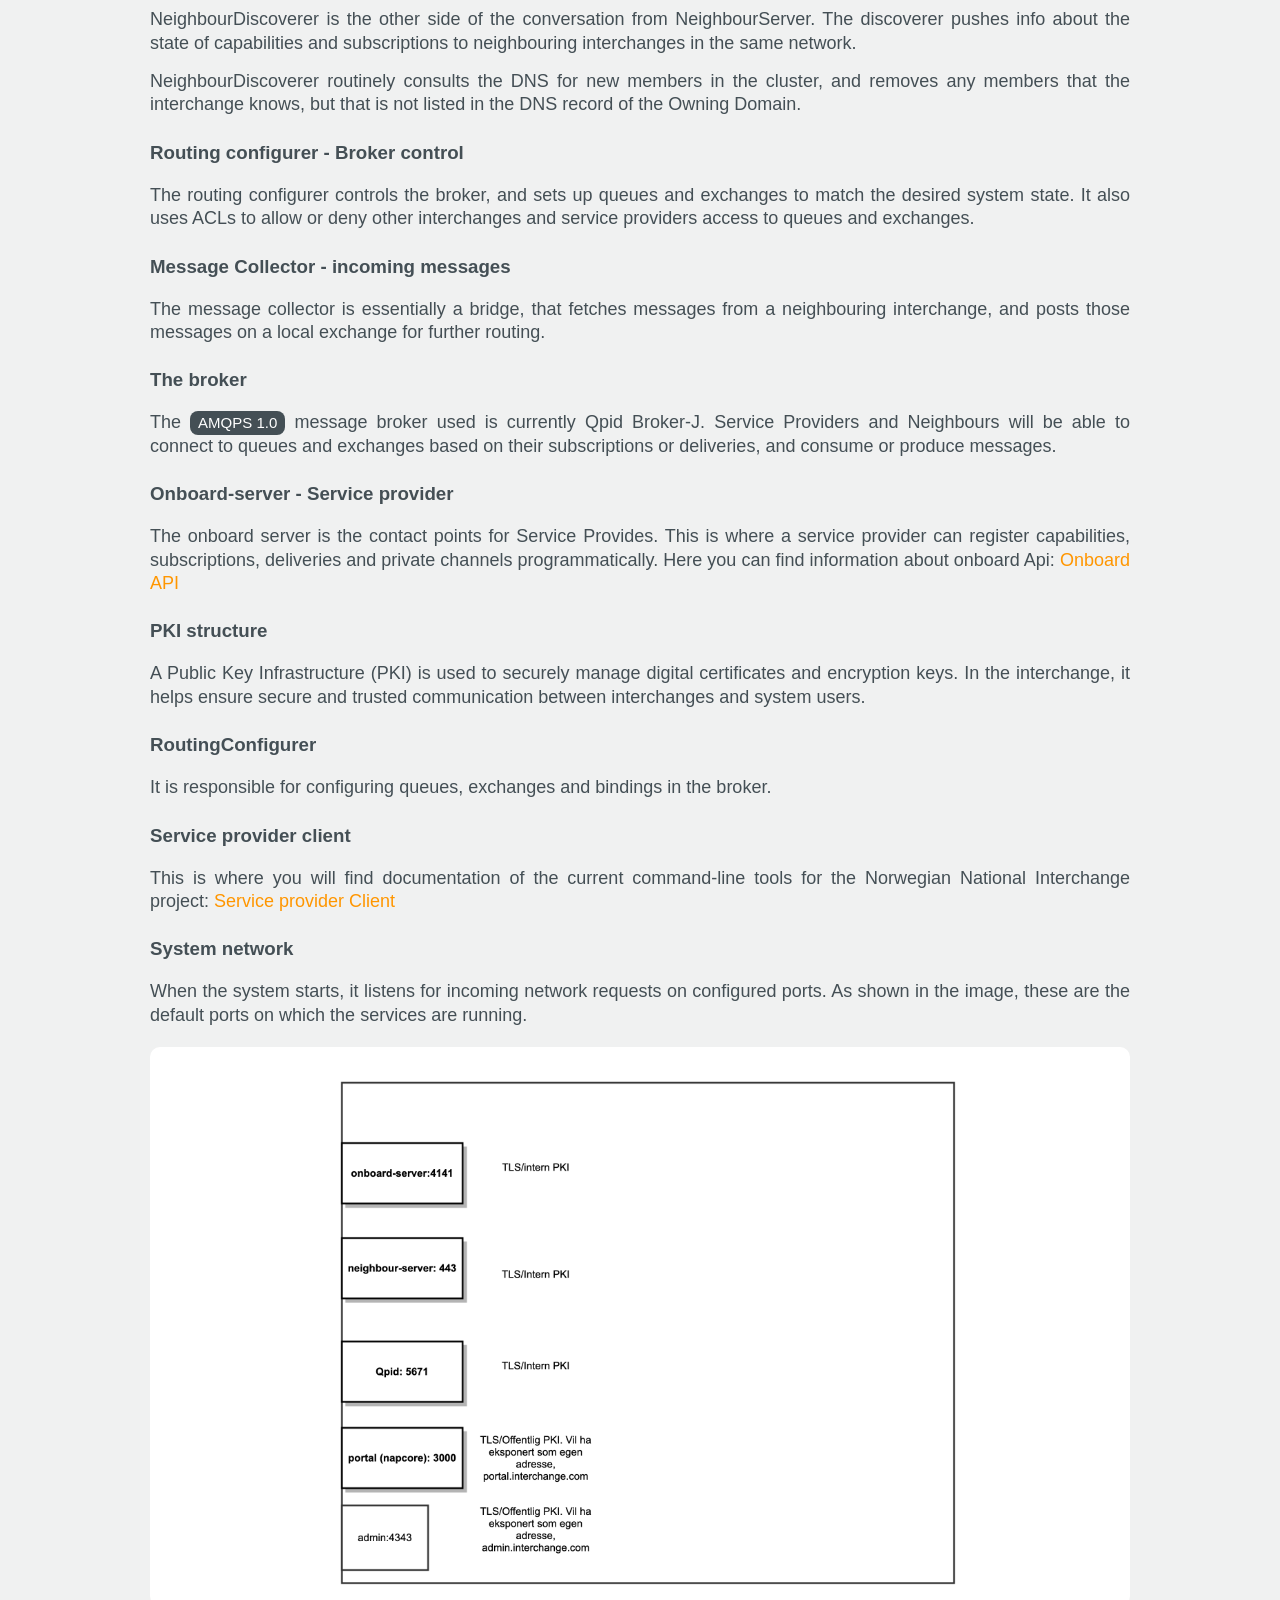
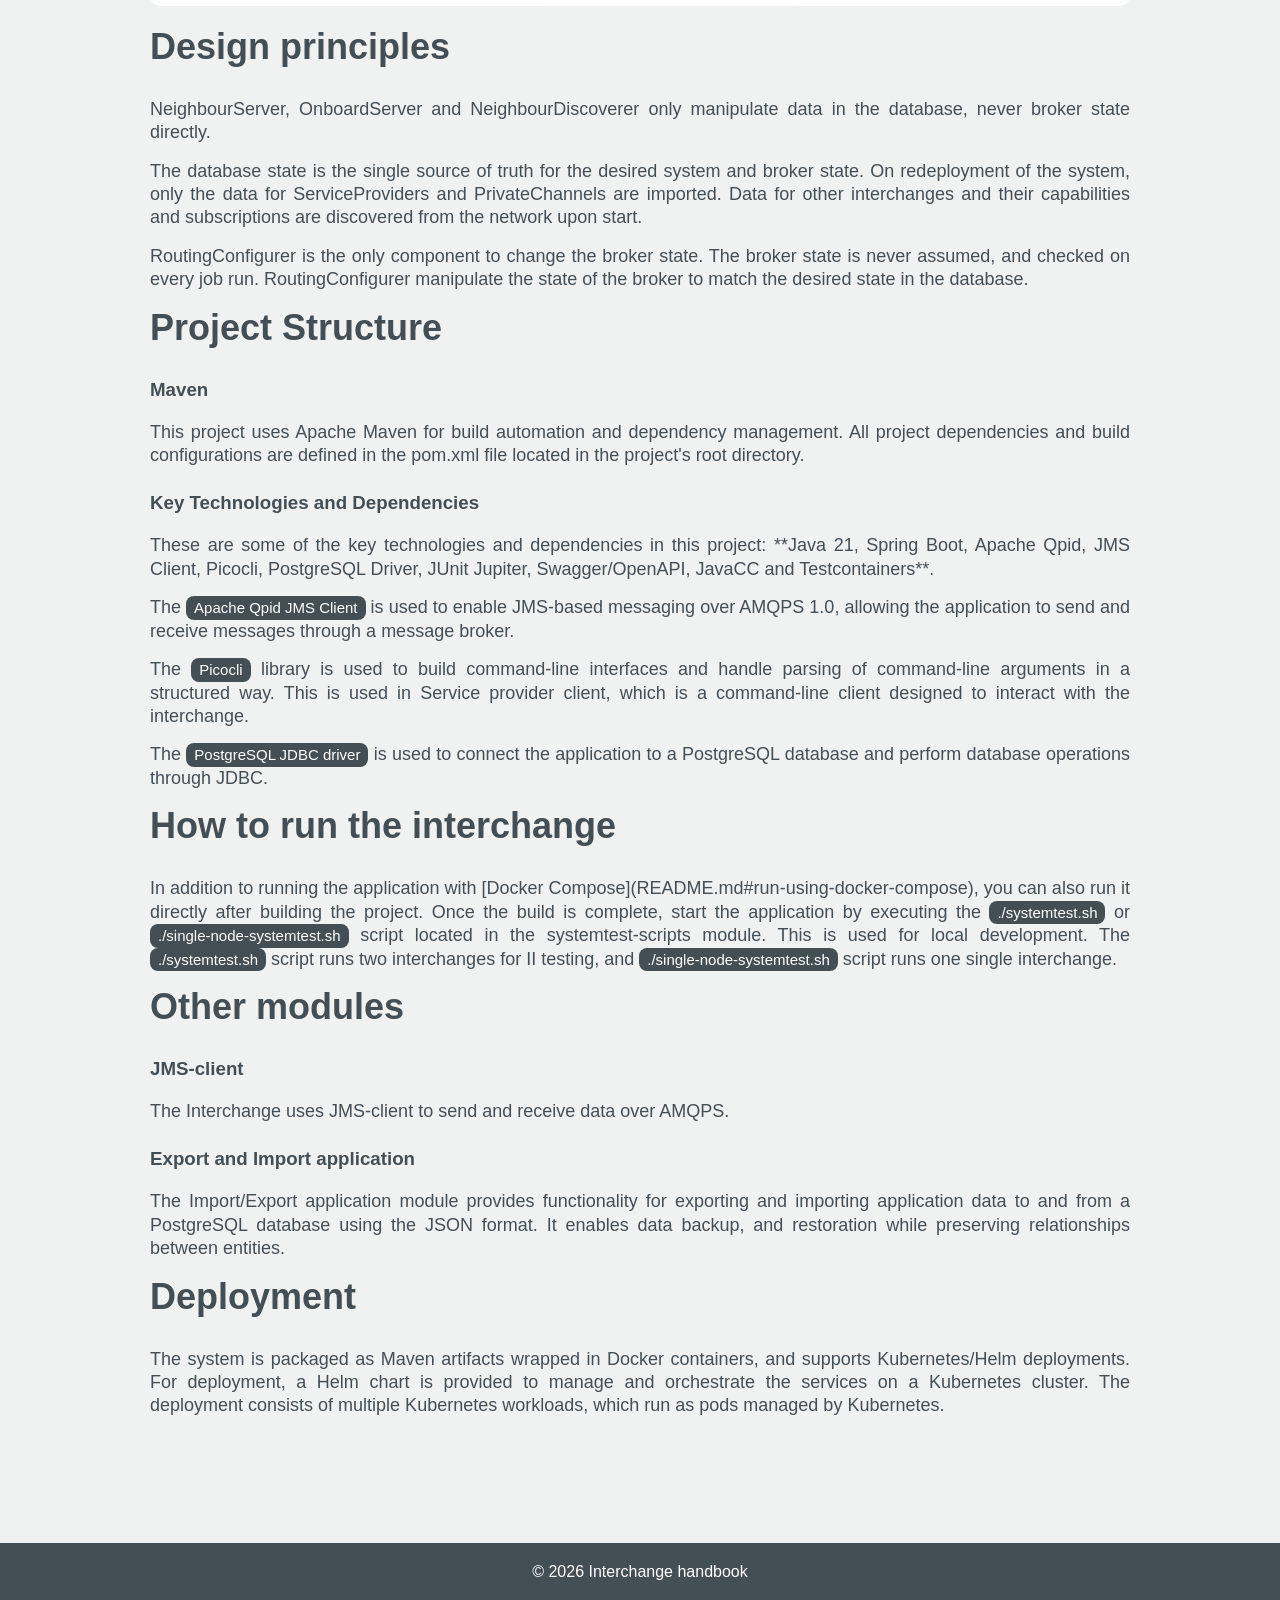
==== commit 237b9470: "Added more styling" ====
--- a/architecture.html
+++ b/architecture.html
@@ -17,11 +17,12 @@
 <body>
 
 <header>
-    <h1 class="logo">Interchange handbook</h1>
+    <h3>Interchange handbook</h3>
 
     <nav>
         <a href="./">Home</a>
         <a href="architecture.html">Architecture</a>
+        <a href="frontends.html">Frontends</a>
         <a href="https://www.c-roads.eu/" target="_blank">C-Roads</a>
     </nav>
 
@@ -94,9 +95,9 @@
     <p>The Neighbour Server consults the DNS upon requests from new neighbours (using their DNS name and client
         certificate),
         and either accepts or rejects the request depending on whether the requesting party is listed in the Owning
-        Domain DNS record. Here you can find information about Neighbour Api:</p>
+        Domain DNS record. Here you can find information about Neighbour Api:
     <a href="https://nordicwayinterchange.github.io/interchange-swagger-docs/swagger-neighbour/index.html"
-       target="_blank">Neighbour API</a>
+       target="_blank">Neighbour API</a></p>
 
     <h3> NeighbourDiscoverer - Outgoing II requests</h3>
 
@@ -128,11 +129,11 @@
 
     <p>The onboard server is the contact points for Service Provides. This is where a service provider can register
         capabilities, subscriptions, deliveries and private channels programmatically. Here you can find information
-        about Onboard Api:</p>
+        about onboard Api:
 
 
     <a href="https://nordicwayinterchange.github.io/interchange-swagger-docs/swagger-onboard/index.html"
-       target="_blank">Onboard API</a>
+       target="_blank">Onboard API</a> </p>
 
     <h3> PKI structure </h3>
 
@@ -147,9 +148,9 @@
     <h3> Service provider client </h3>
 
     <p>This is where you will find documentation of the current command-line tools for the Norwegian
-        National Interchange project:</p>
+        National Interchange project:
     <a href=" https://nordicwayinterchange.github.io/serviceprovider-client-documentation/serviceproviderclient.html"
-       target="_blank">Service provider Client</a>
+       target="_blank">Service provider Client</a></p>
 
     <h3> System network </h3>
 
@@ -158,48 +159,6 @@
         the default ports on which the services are running.</p>
 
     <img src="Ports.png" alt="Ports">
-
-    <h2> Frontends </h2>
-
-    <h3> Interchange portal</h3>
-
-    <p>Interchange Portal is a self-help portal for interchange end-users to manage capabilities, subscriptions,
-        deliveries and
-        private channels. Here you can find the user guide on how to use Interchange
-        portal</p>
-    <a href="https://nordicwayinterchange.github.io/interchange-handbook/USERHELP.html"
-       target="_blank">Interchange portal userhelp</a>
-
-    <p> To run the interchange portal, see demo/single-node in interchange project. </p>
-
-    <h3> Admin frontend</h3>
-
-    <p>Admin frontend is a systems administrator view of the system. It is currently view-only, and intended to aid an
-        administrator to track down problems in the system, and provide enough information for the administrator to be
-        able
-        to remedy the problem.</p>
-
-    <p>The administrators can view list of service providers, neighbours, exchanges, queues, biqueues, and graphs. For
-        example, this image
-        shows the interface, where the admin can see the list of neighbours, their last connection status, last
-        failed connection attempt and last updated timestamp. For each neighbour, you can see the number of
-        corresponding
-        capabilities, subscriptions, and neighbour
-        subscriptions. You can click on each row to view the details. </p>
-
-    <img src="admin_frontend.png" alt="admin_frontend">
-
-
-    <h3> Keycloak </h3>
-
-    <p>Both Interchange portal and admin frontend are integrated with Keycloak configured with the required
-        realm,
-        users and roles. It is used to authenticate users and obtain access tokens for secure communication.
-        An organization represents a customer organization and can be configured with its own access permissions, roles,
-        and
-        authentication methods. This enables different customer organizations to have separate authentication and
-        authorization
-        settings while sharing the same Keycloak deployment. </p>
 
     <h2> Design principles </h2>
 
--- a/style.css
+++ b/style.css
@@ -143,6 +143,7 @@
     font-size: 18px;
     margin-bottom: 15px;
     text-align: justify;
+    line-height: 1.3;
 }
 
 img {
@@ -156,7 +157,7 @@
 .tag {
     background-color:#444f55;
     color: white;
-    padding: 4px 10px;
+    padding: 2px 8px;
     border-radius: 8px;
     font-size: 15px;
     display: inline-block;
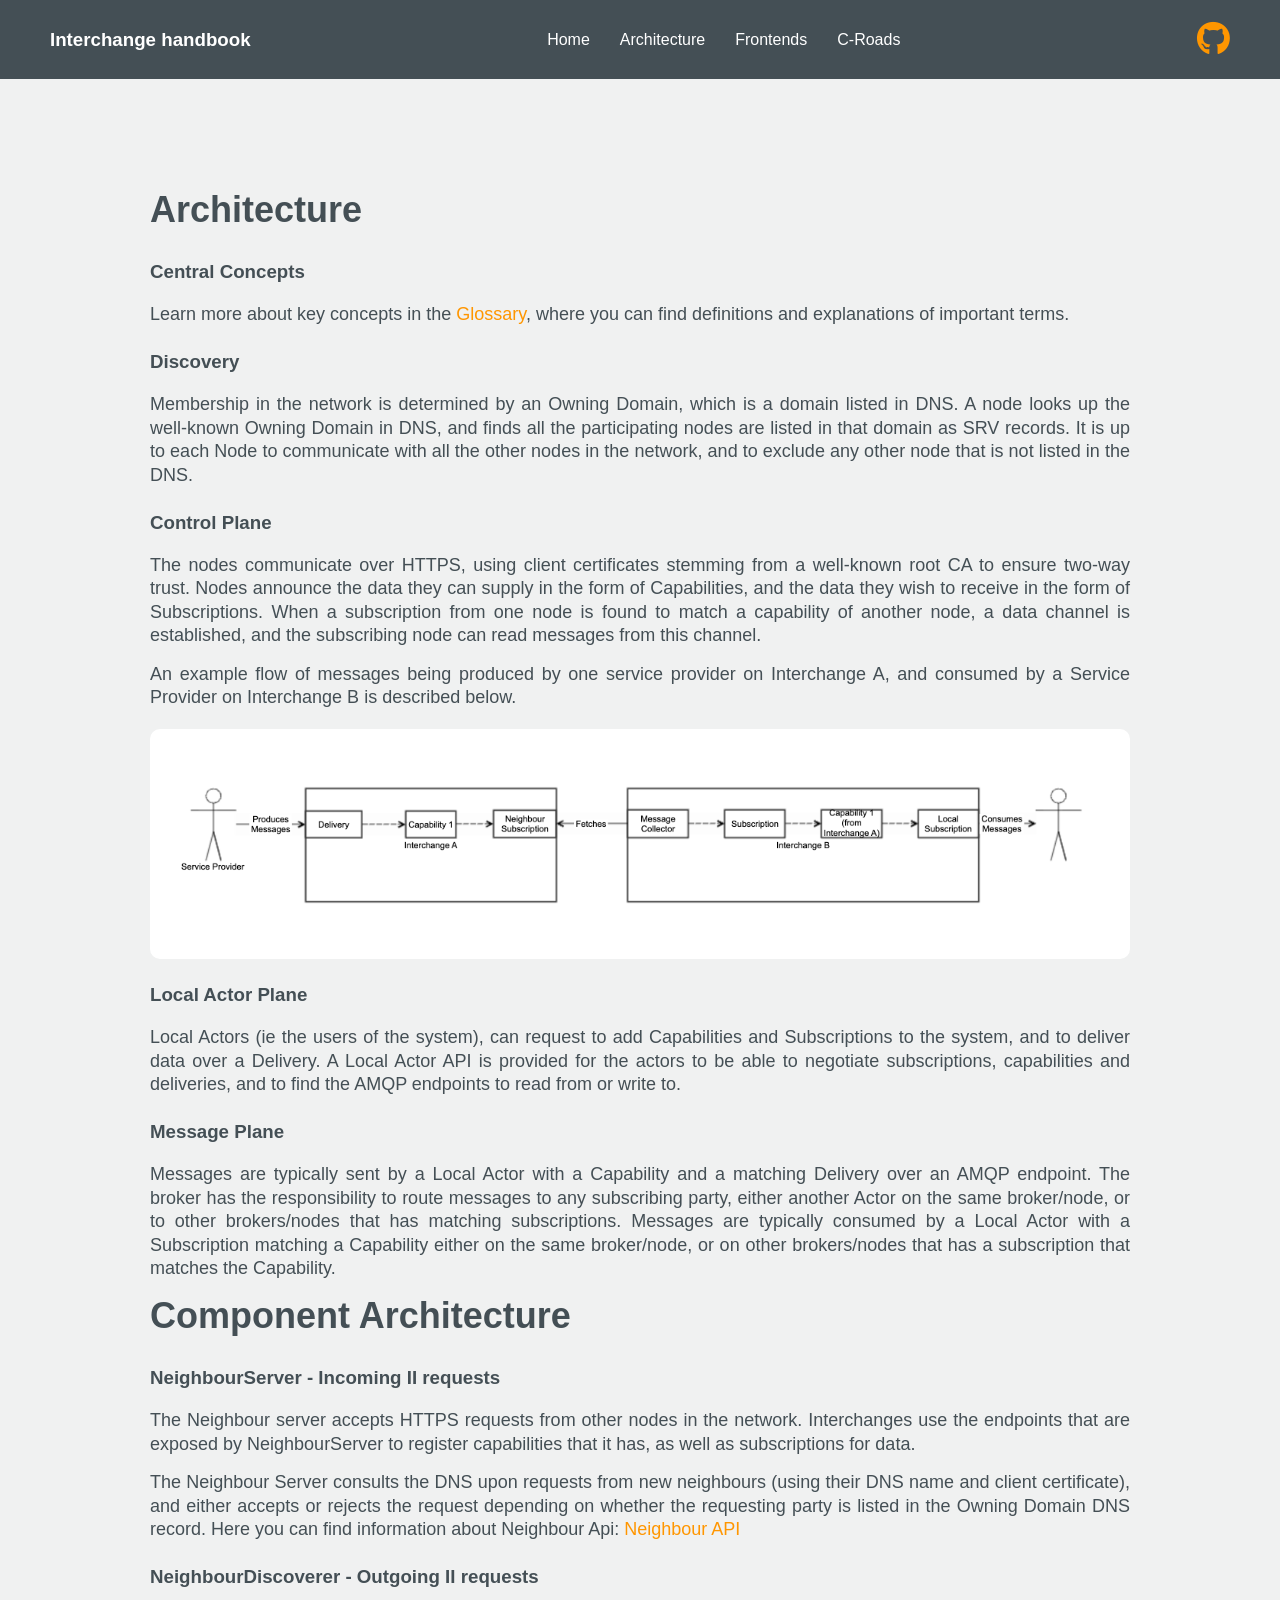
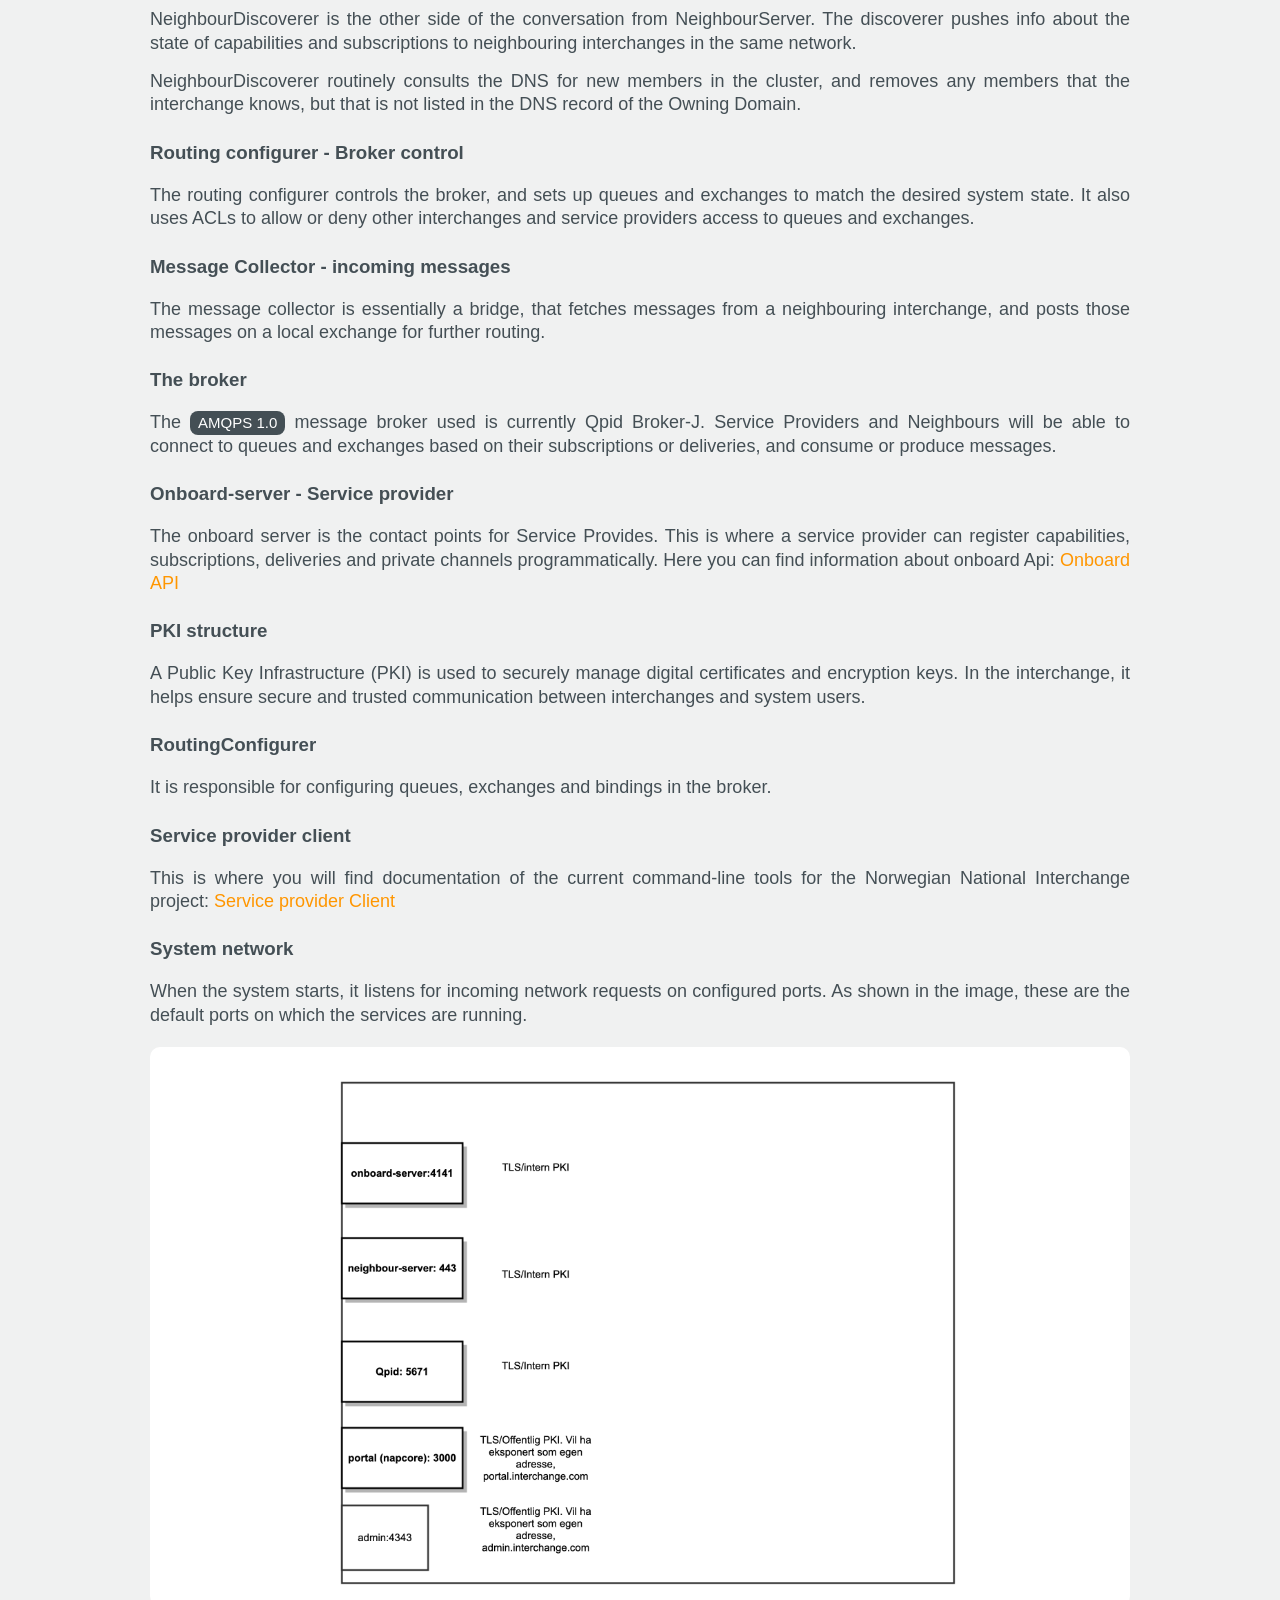
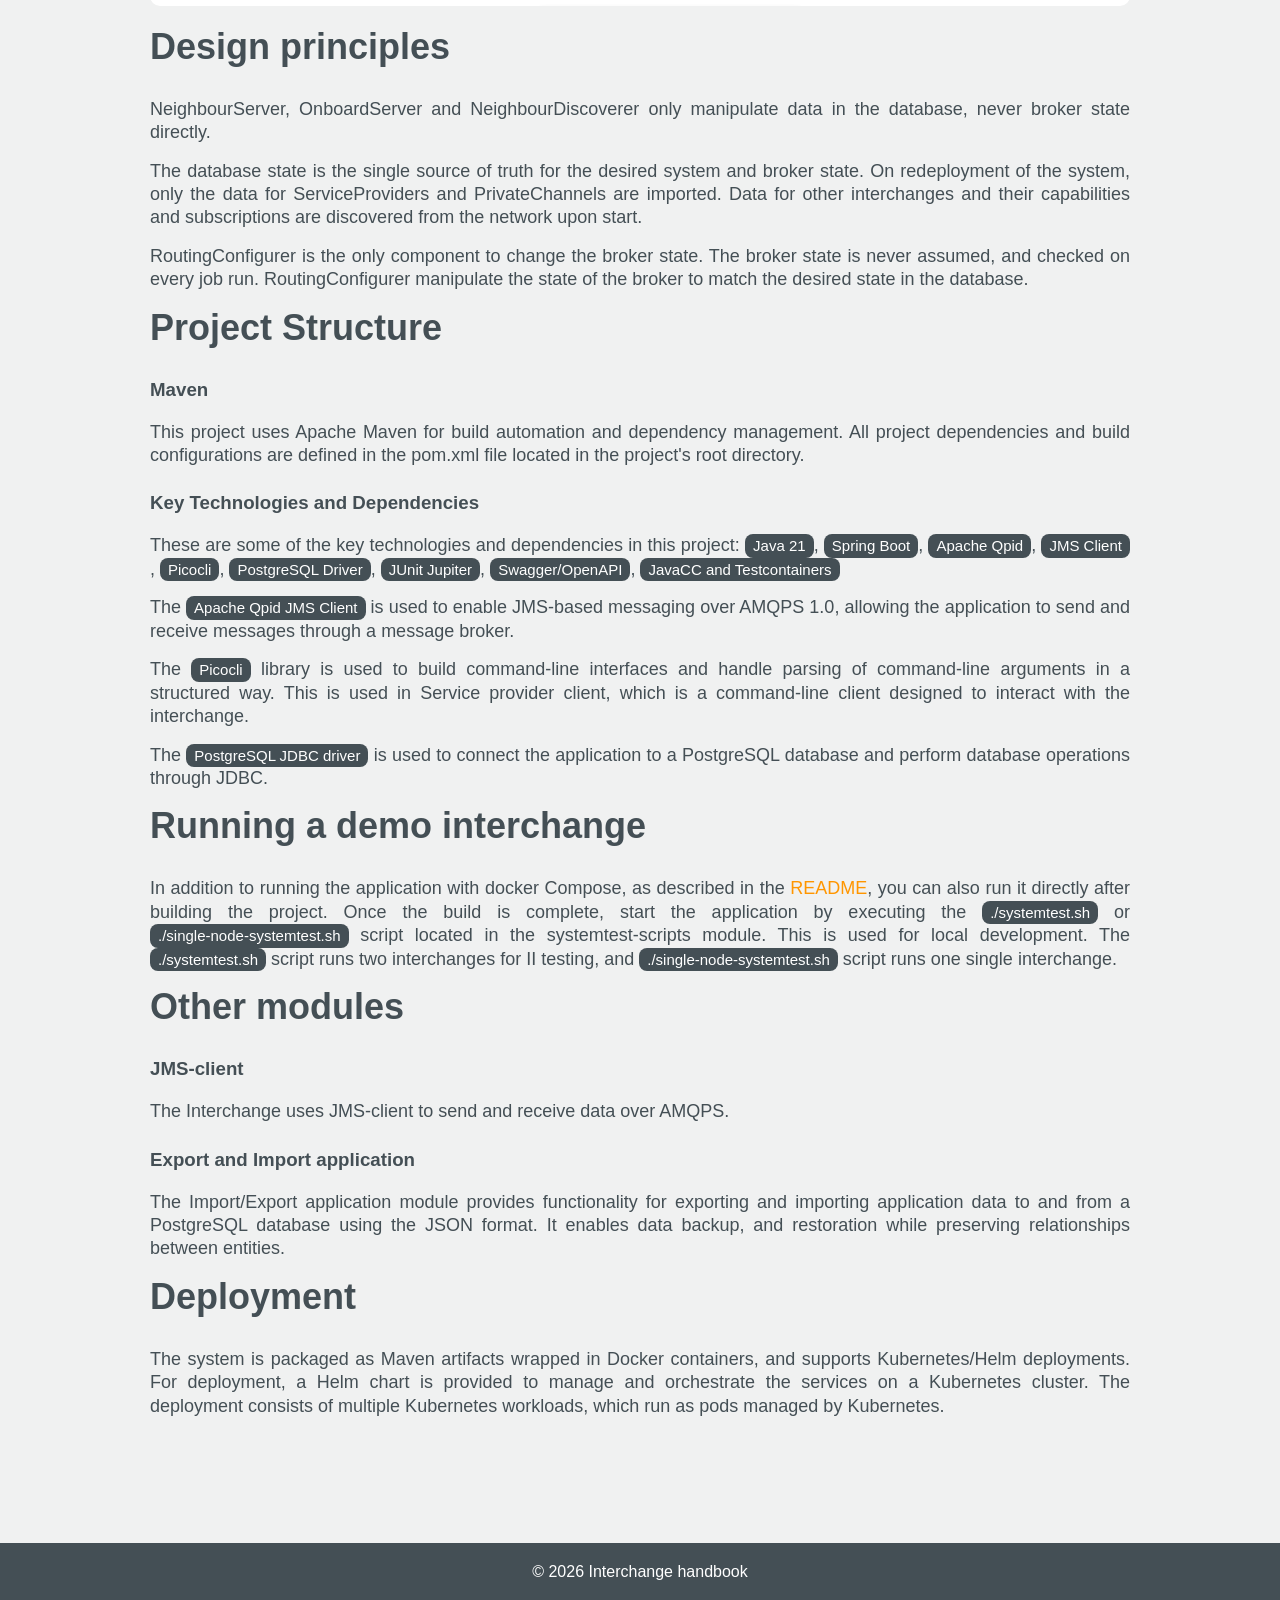
==== commit 1d2a83a9: "Edited content" ====
--- a/architecture.html
+++ b/architecture.html
@@ -185,10 +185,10 @@
 
     <h3> Key Technologies and Dependencies</h3>
 
-    <p>These are some of the key technologies and dependencies in this project: **Java 21, Spring Boot, Apache Qpid,
-        JMS
-        Client,
-        Picocli, PostgreSQL Driver, JUnit Jupiter, Swagger/OpenAPI, JavaCC and Testcontainers**.</p>
+    <p>These are some of the key technologies and dependencies in this project: <span class="tag">Java 21</span>, <span class="tag">Spring Boot</span>,
+        <span class="tag">Apache Qpid</span>, <span class="tag">JMS Client</span>, <span class="tag">Picocli</span>,
+        <span class="tag">PostgreSQL Driver</span>, <span class="tag">JUnit Jupiter</span>, <span class="tag">Swagger/OpenAPI</span>,
+        <span class="tag">JavaCC and Testcontainers</span></p>
 
     <p>The <span class="tag">Apache Qpid JMS Client</span> is used to enable JMS-based messaging over AMQPS 1.0, allowing the application to
         send and
@@ -202,9 +202,10 @@
     <p>The <span class="tag">PostgreSQL JDBC driver</span> is used to connect the application to a PostgreSQL database and perform database
         operations through JDBC.</p>
 
-    <h2> How to run the interchange </h2>
-
-    <p>In addition to running the application with [Docker Compose](README.md#run-using-docker-compose),
+    <h2> Running a demo interchange </h2>
+
+    <p>In addition to running the application with docker Compose, as described in the
+        <a href="https://github.com/NordicWayInterchange/interchange?tab=readme-ov-file#run-using-docker-compose" target="_blank">README</a>,
         you can also run it directly after building the project. Once the build is complete, start the application by
         executing
         the <span class="tag">./systemtest.sh</span> or <span class="tag">./single-node-systemtest.sh</span> script
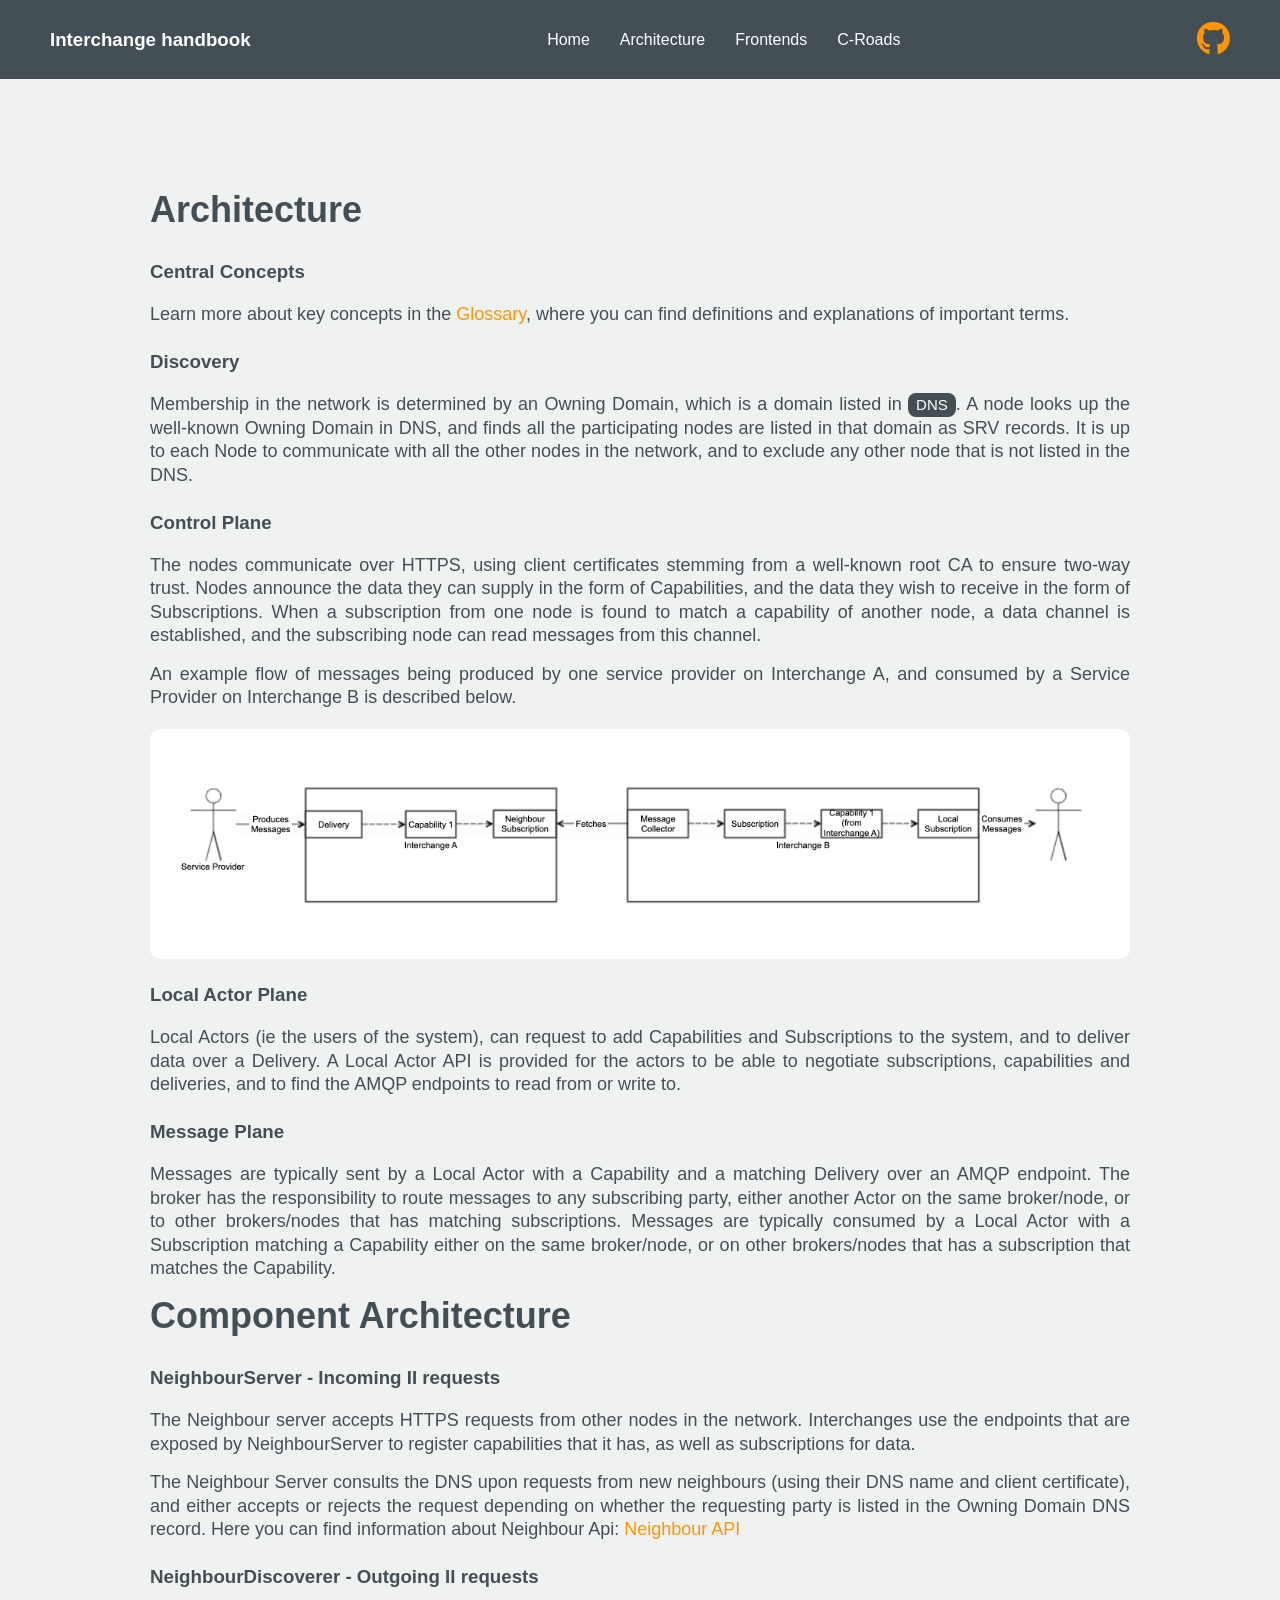
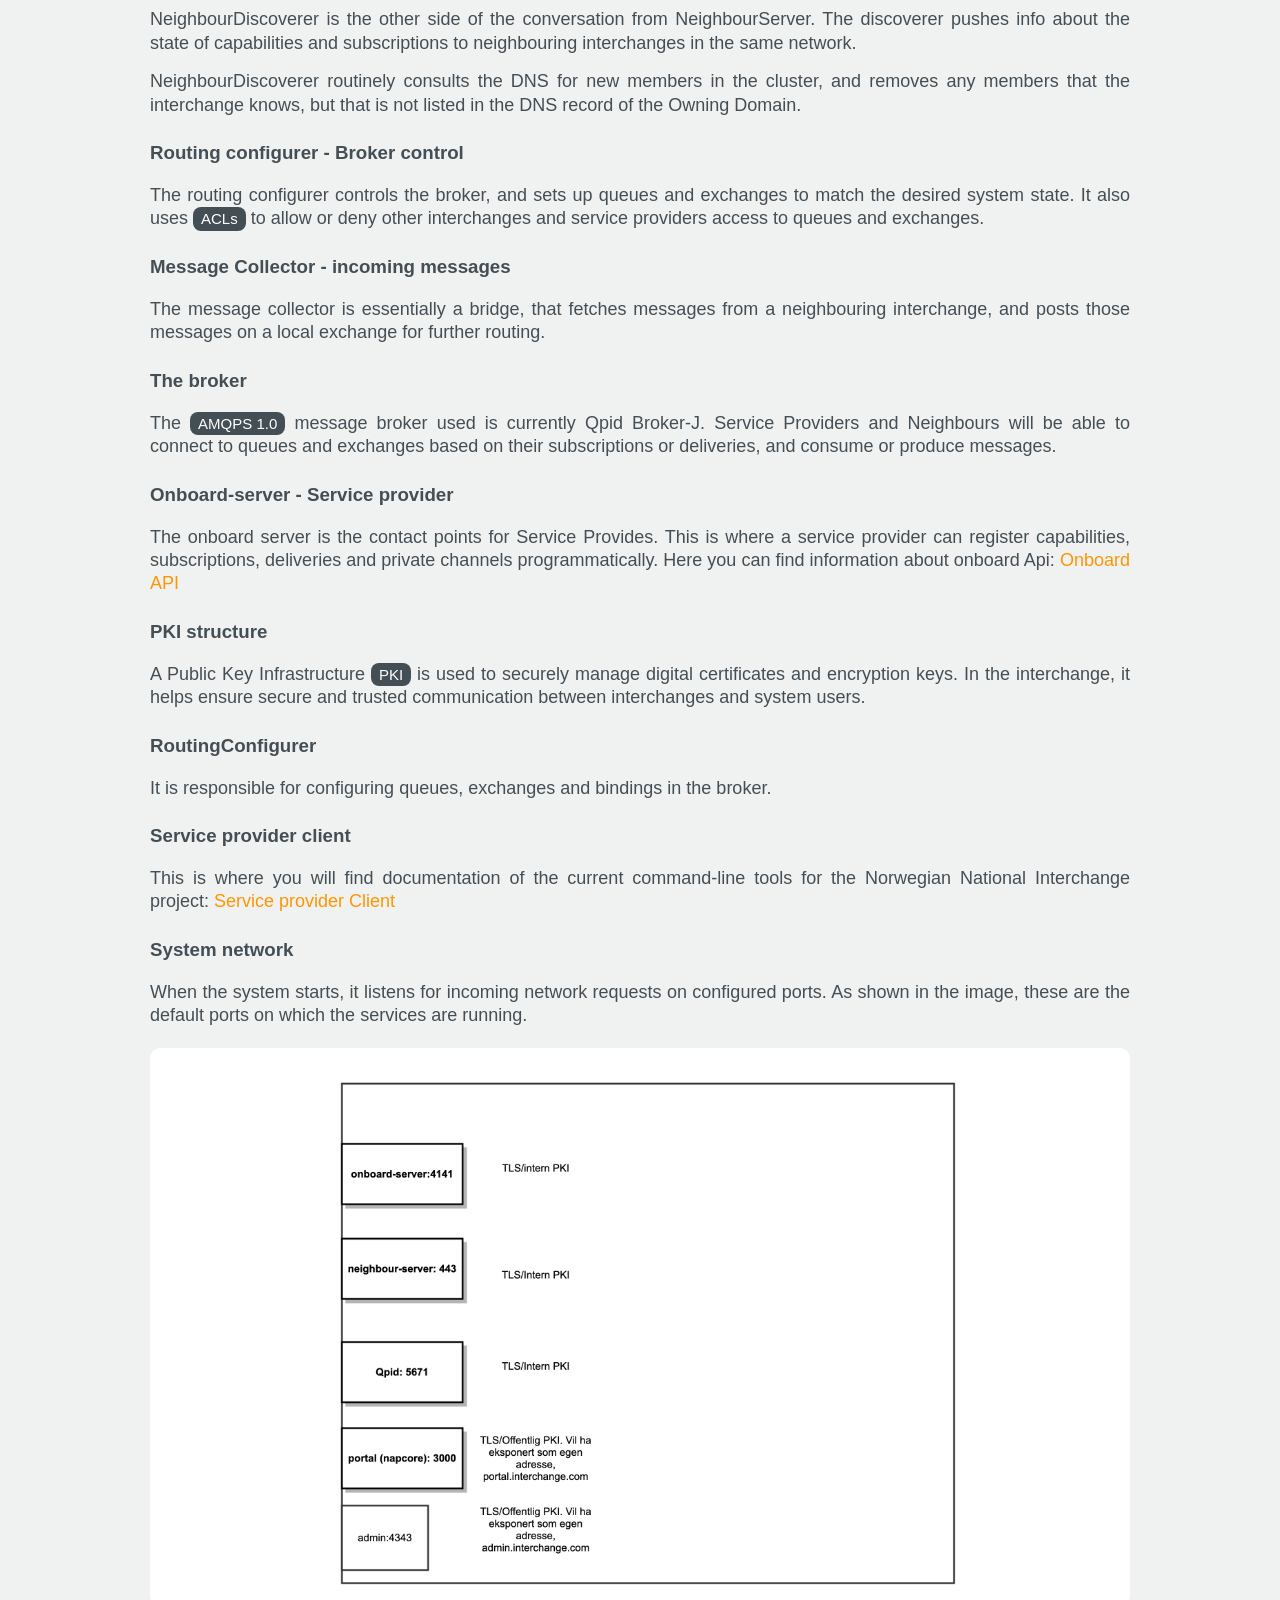
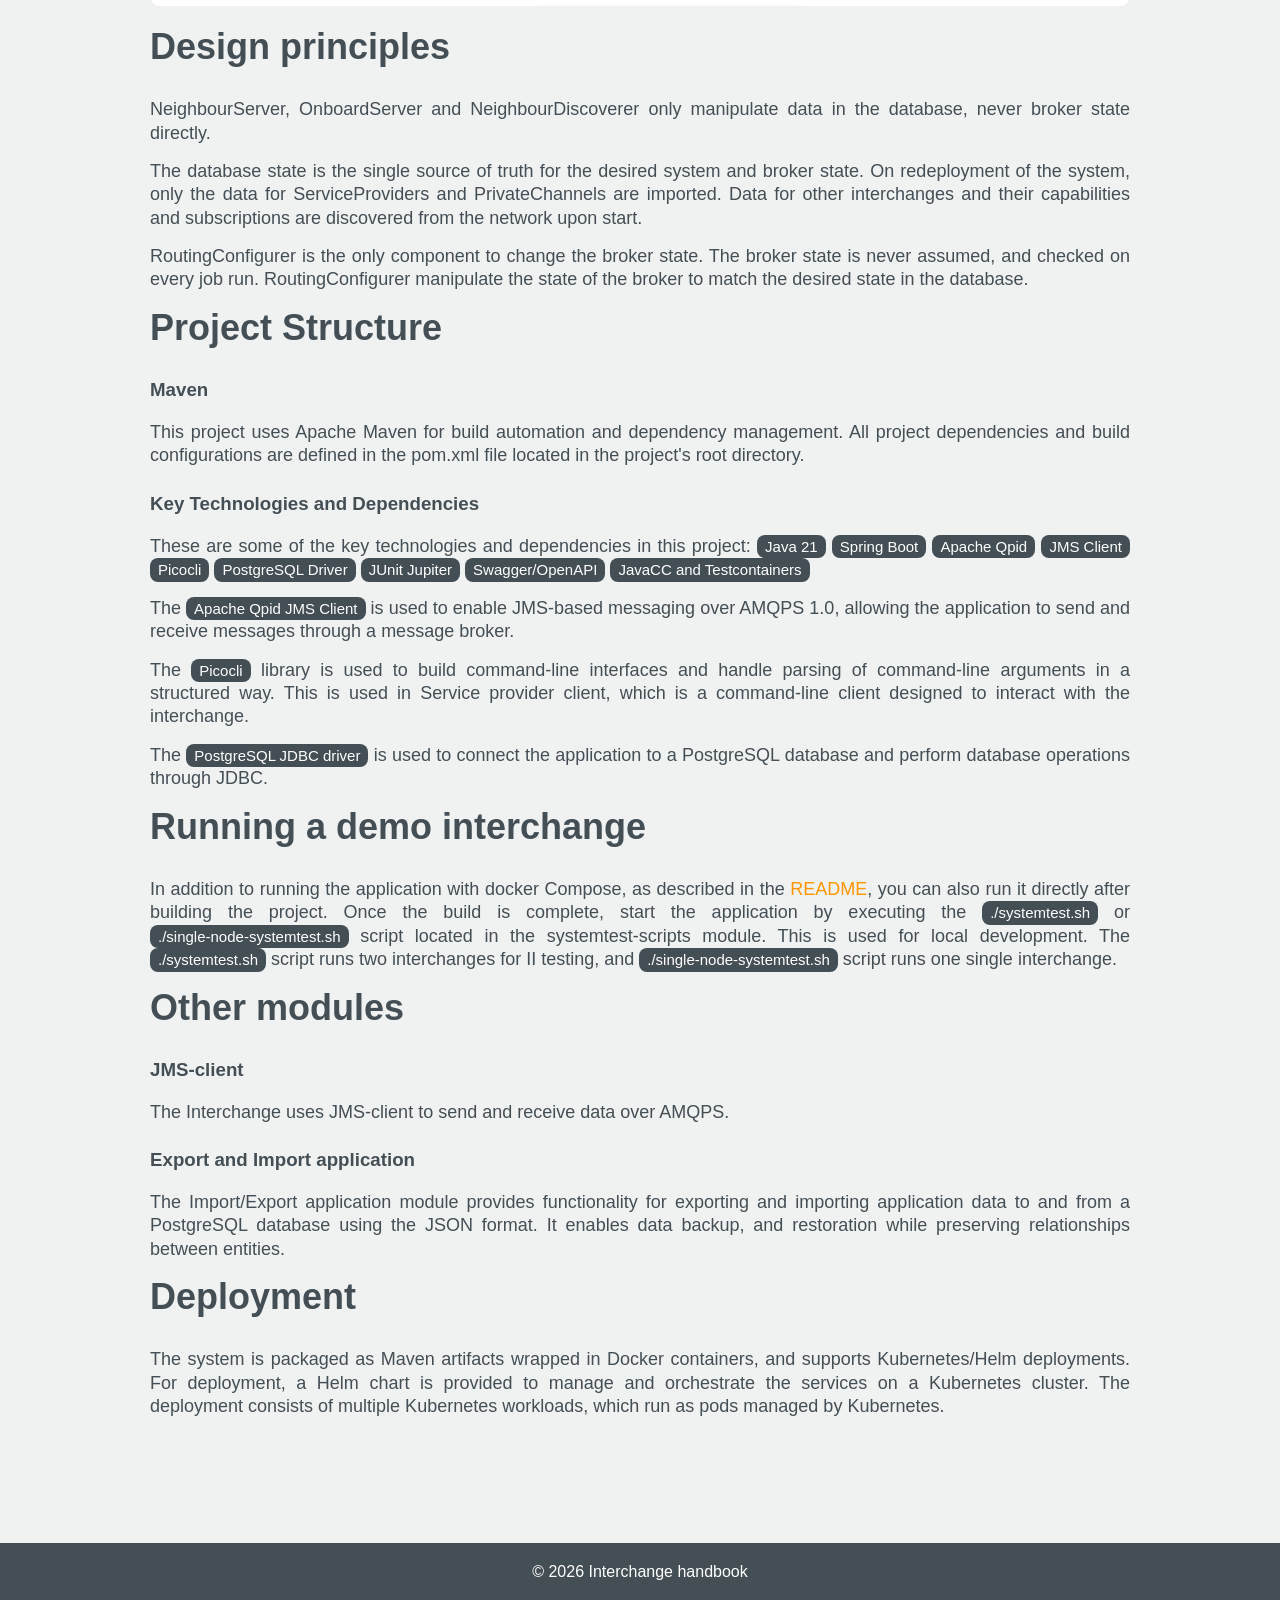
==== commit 517ab92e: "Added styling" ====
--- a/architecture.html
+++ b/architecture.html
@@ -42,7 +42,7 @@
 
     <h3>Discovery </h3>
 
-    <p>Membership in the network is determined by an Owning Domain, which is a domain listed in DNS. A node looks up the
+    <p>Membership in the network is determined by an Owning Domain, which is a domain listed in <span class="tag">DNS</span>. A node looks up the
         well-known Owning Domain in DNS, and finds all the participating nodes are listed in that domain as SRV records.
         It is
         up to each Node to communicate with all the other nodes in the network, and to exclude any other node that is
@@ -112,7 +112,7 @@
 
     <p>The routing configurer controls the broker, and sets up queues and exchanges to match the desired system state.
         It also
-        uses ACLs to allow or deny other interchanges and service providers access to queues and exchanges.</p>
+        uses <span class="tag">ACLs</span> to allow or deny other interchanges and service providers access to queues and exchanges.</p>
 
     <h3> Message Collector - incoming messages </h3>
 
@@ -137,7 +137,7 @@
 
     <h3> PKI structure </h3>
 
-    <p>A Public Key Infrastructure (PKI) is used to securely manage digital certificates and encryption keys. In the
+    <p>A Public Key Infrastructure <span class="tag">PKI</span> is used to securely manage digital certificates and encryption keys. In the
         interchange,
         it helps ensure secure and trusted communication between interchanges and system users.</p>
 
@@ -185,10 +185,9 @@
 
     <h3> Key Technologies and Dependencies</h3>
 
-    <p>These are some of the key technologies and dependencies in this project: <span class="tag">Java 21</span>, <span class="tag">Spring Boot</span>,
-        <span class="tag">Apache Qpid</span>, <span class="tag">JMS Client</span>, <span class="tag">Picocli</span>,
-        <span class="tag">PostgreSQL Driver</span>, <span class="tag">JUnit Jupiter</span>, <span class="tag">Swagger/OpenAPI</span>,
-        <span class="tag">JavaCC and Testcontainers</span></p>
+    <p>These are some of the key technologies and dependencies in this project: <span class="tag">Java 21</span> <span
+            class="tag">Spring Boot</span> <span class="tag">Apache Qpid</span> <span class="tag">JMS Client</span> <span class="tag">Picocli</span> <span
+                class="tag">PostgreSQL Driver</span> <span class="tag">JUnit Jupiter</span> <span class="tag">Swagger/OpenAPI</span> <span class="tag">JavaCC and Testcontainers</span></p>
 
     <p>The <span class="tag">Apache Qpid JMS Client</span> is used to enable JMS-based messaging over AMQPS 1.0, allowing the application to
         send and
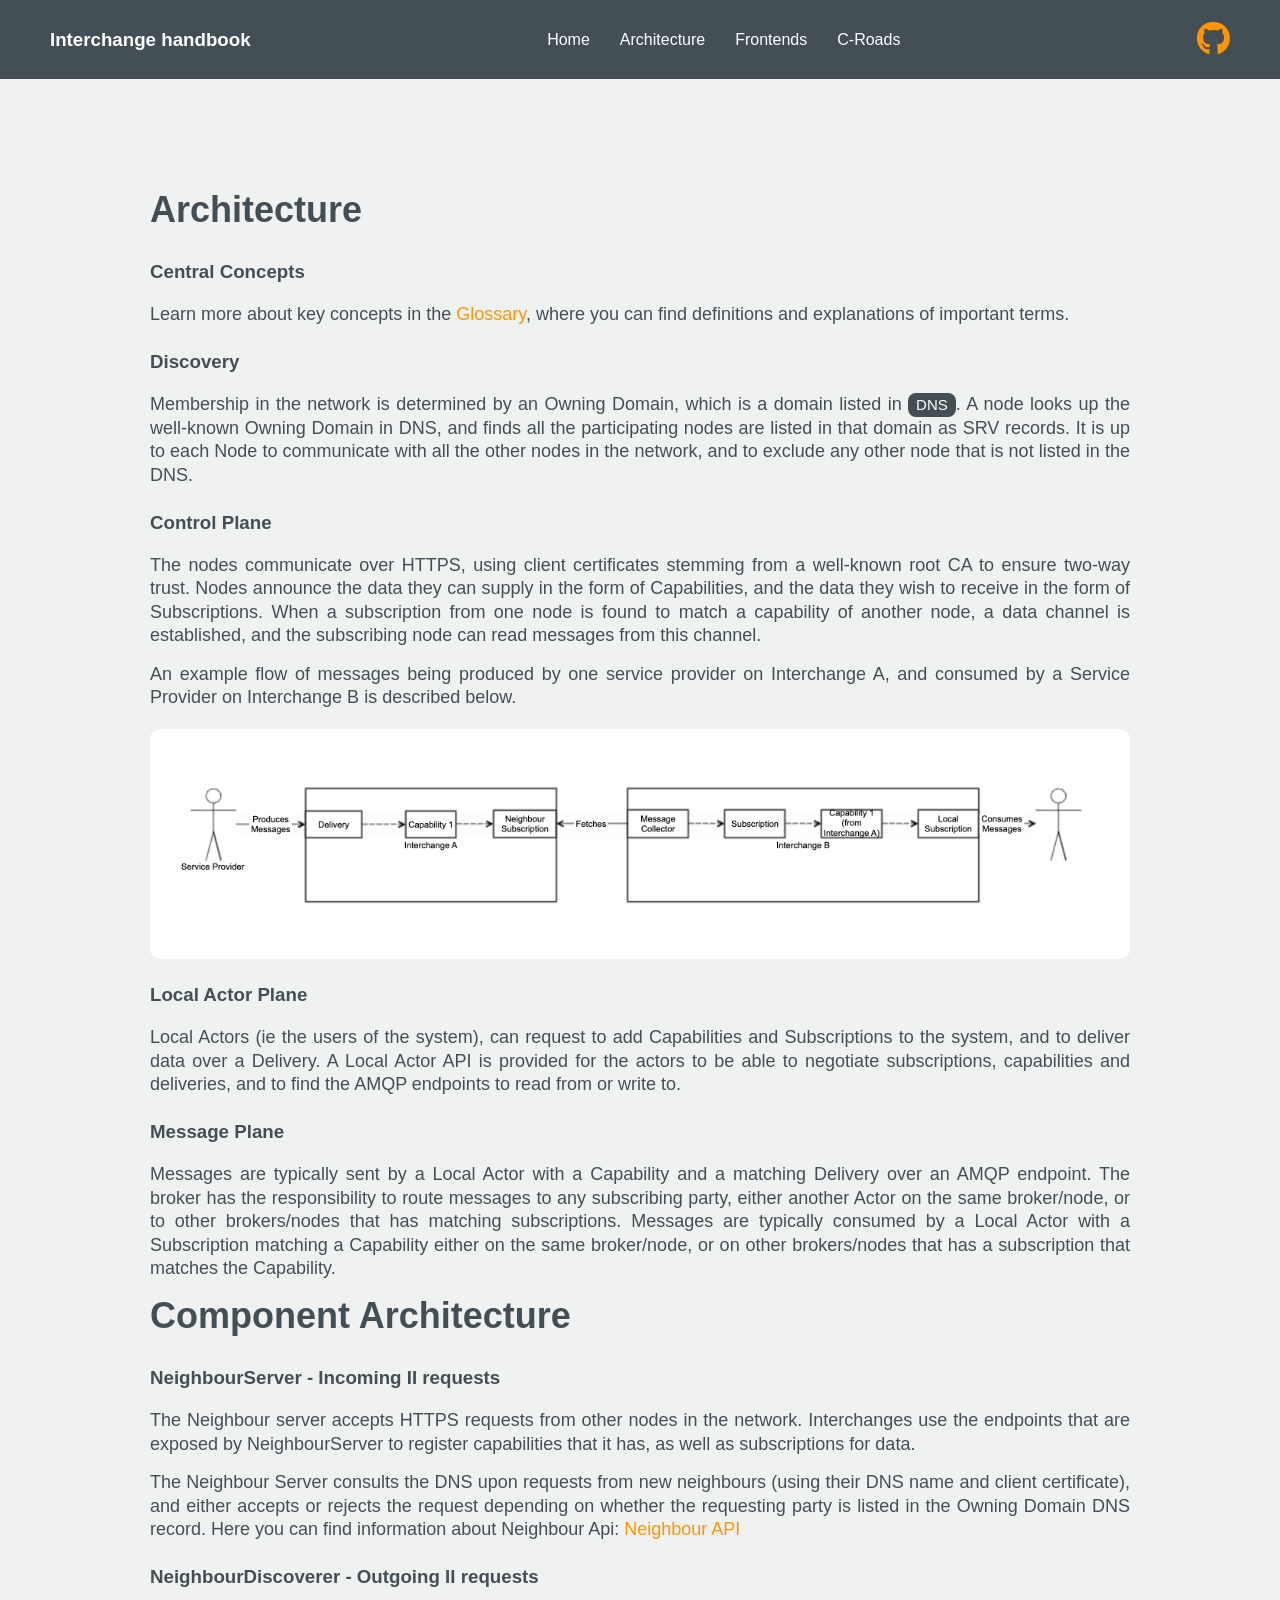
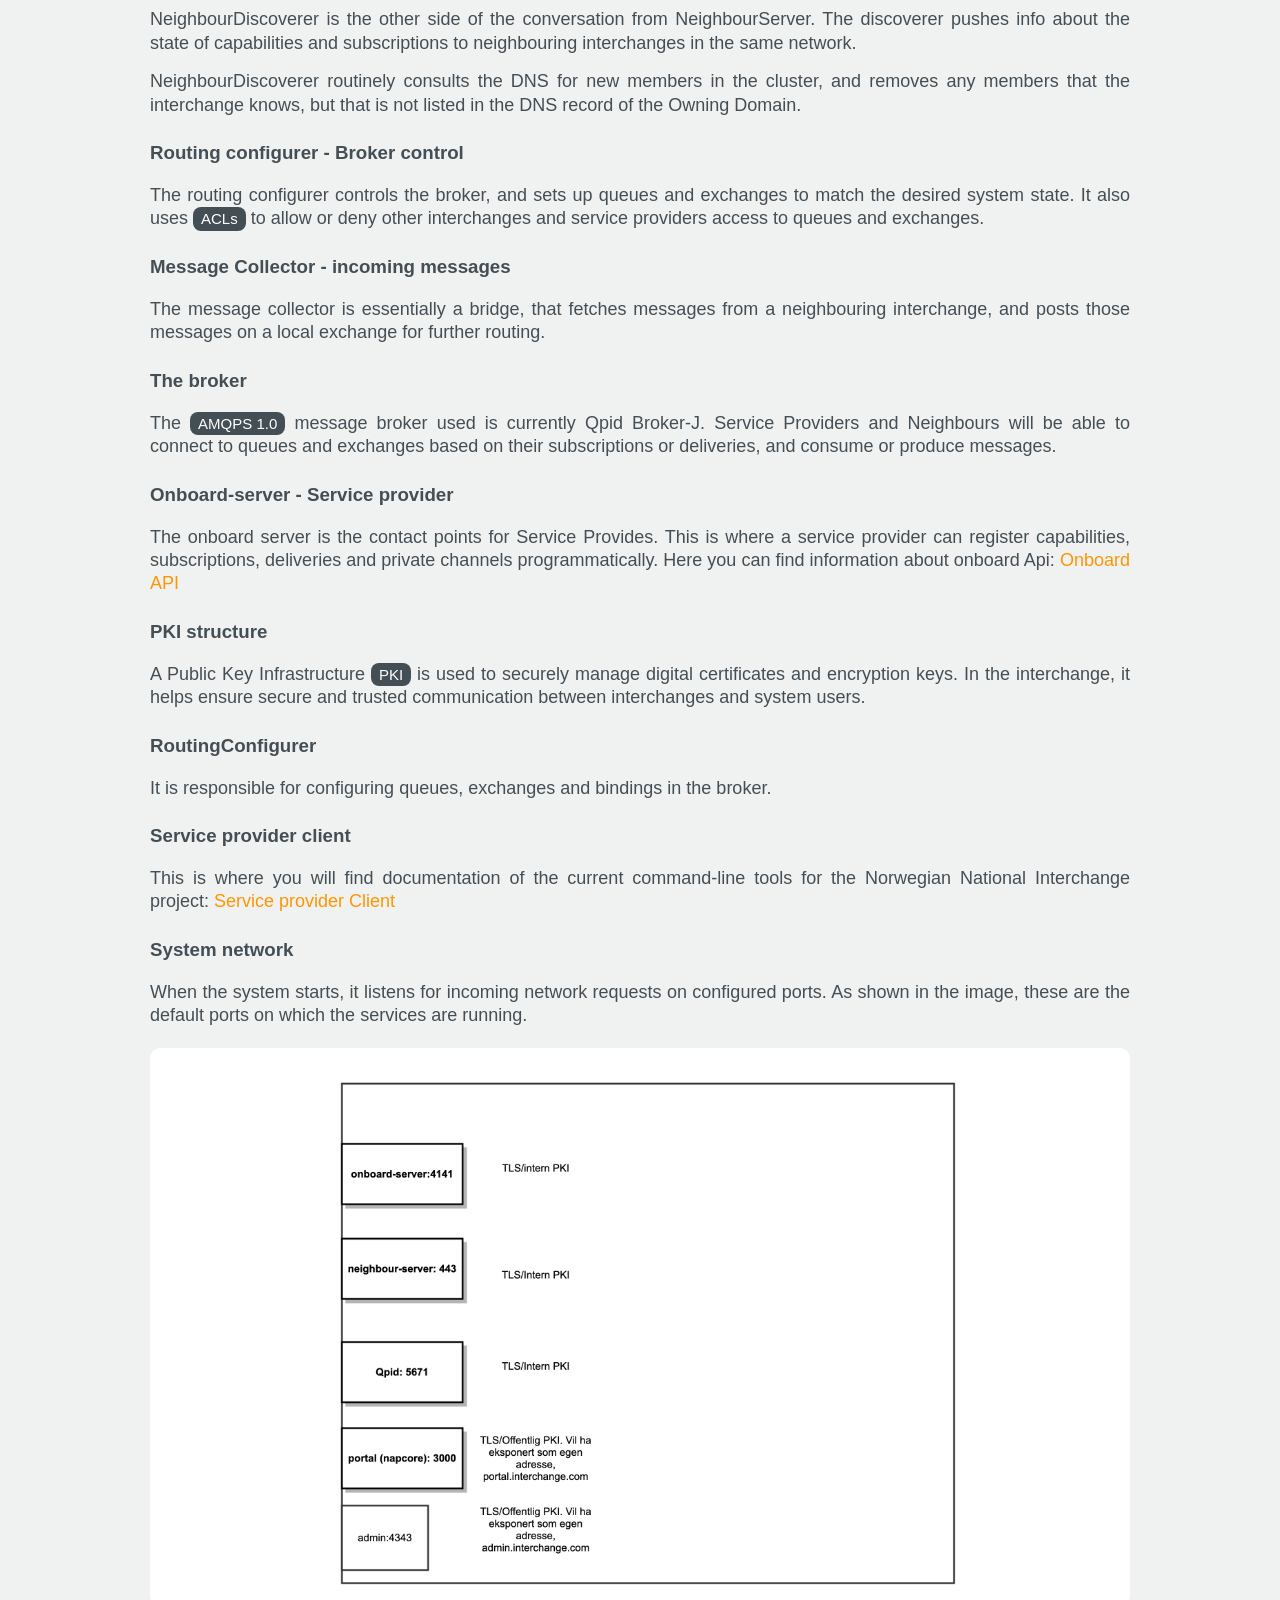
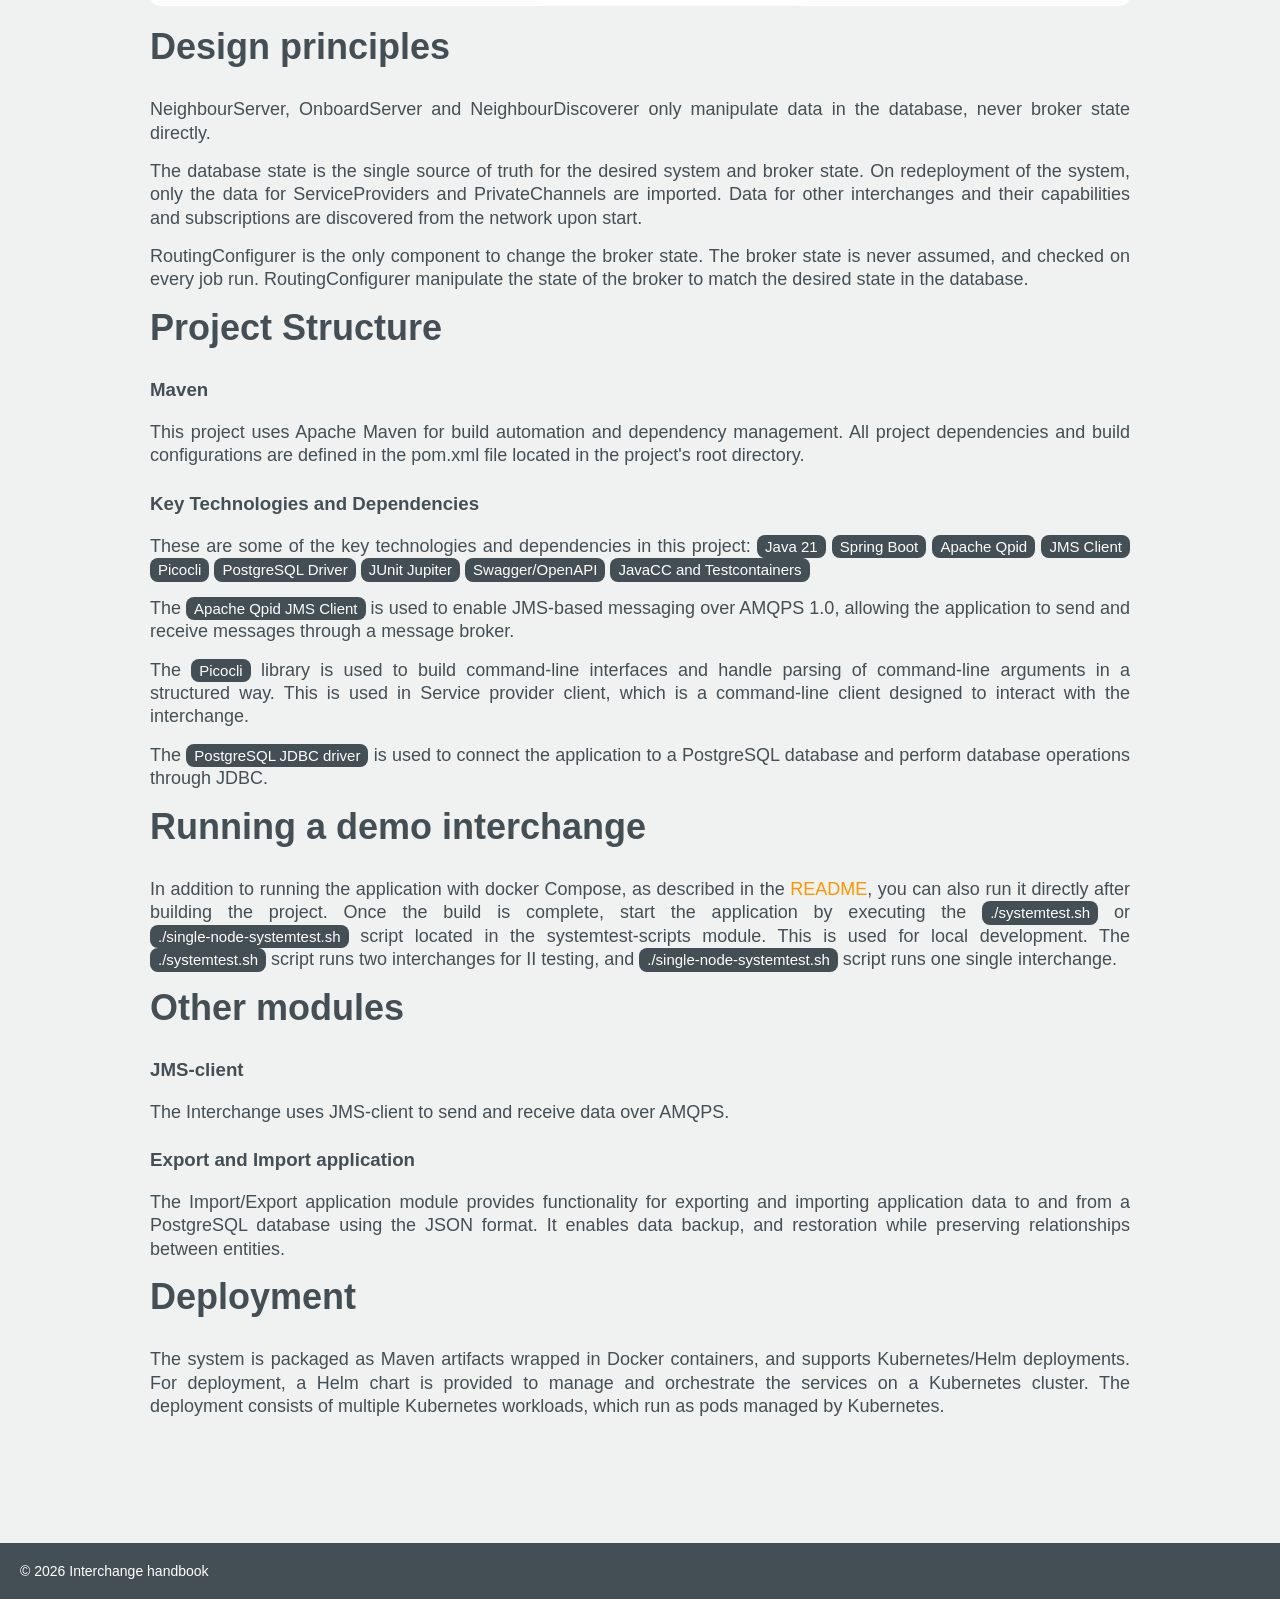
==== commit 95f0259f: "Added generated directory" ====
--- a/architecture.html
+++ b/architecture.html
@@ -36,7 +36,7 @@
 
     <h3> Central Concepts </h3>
 
-    <p>Learn more about key concepts in the <a href="GLOSSARY.html" target="_blank">Glossary</a>, where you can find
+    <p>Learn more about key concepts in the <a href="/generated/GLOSSARY.html" target="_blank">Glossary</a>, where you can find
         definitions and explanations of
         important terms. </p>
 
--- a/style.css
+++ b/style.css
@@ -163,3 +163,8 @@
     display: inline-block;
 }
 
+footer {
+    text-align: left;
+    font-size:14px;
+}
+
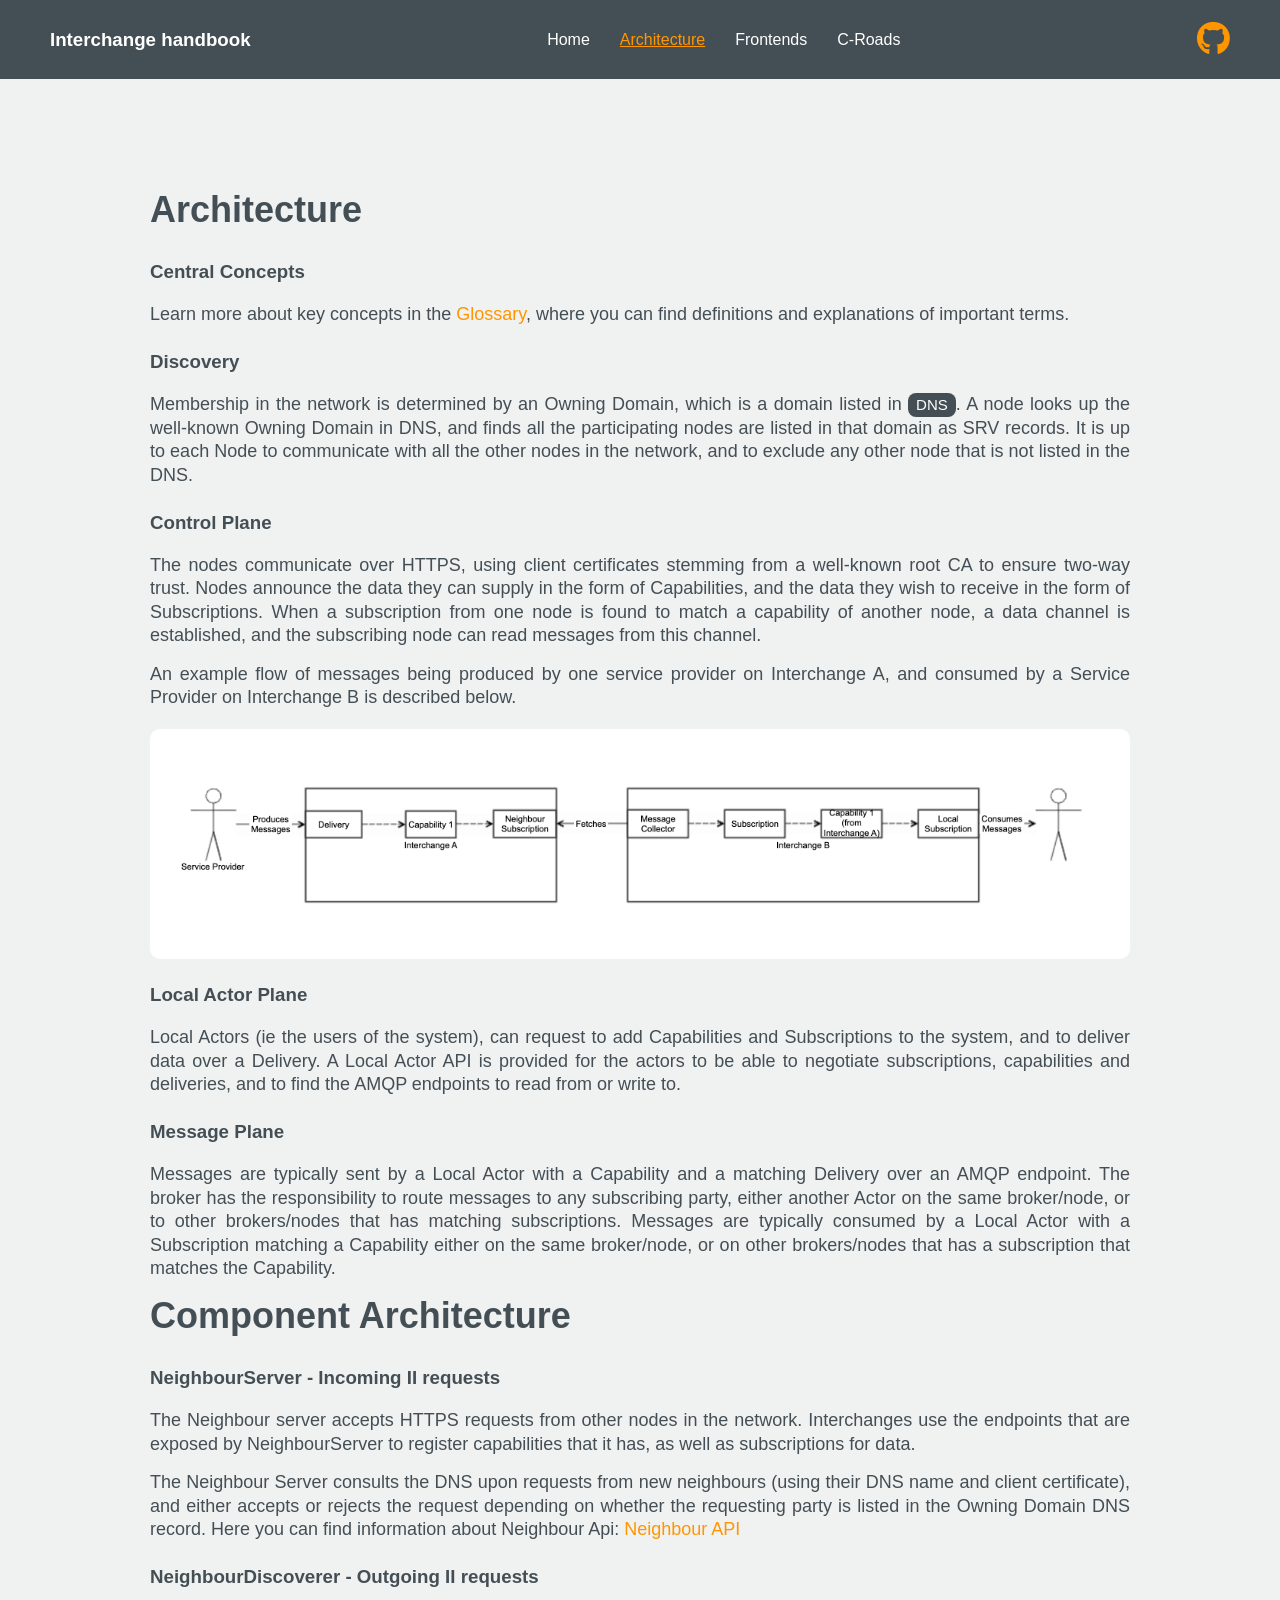
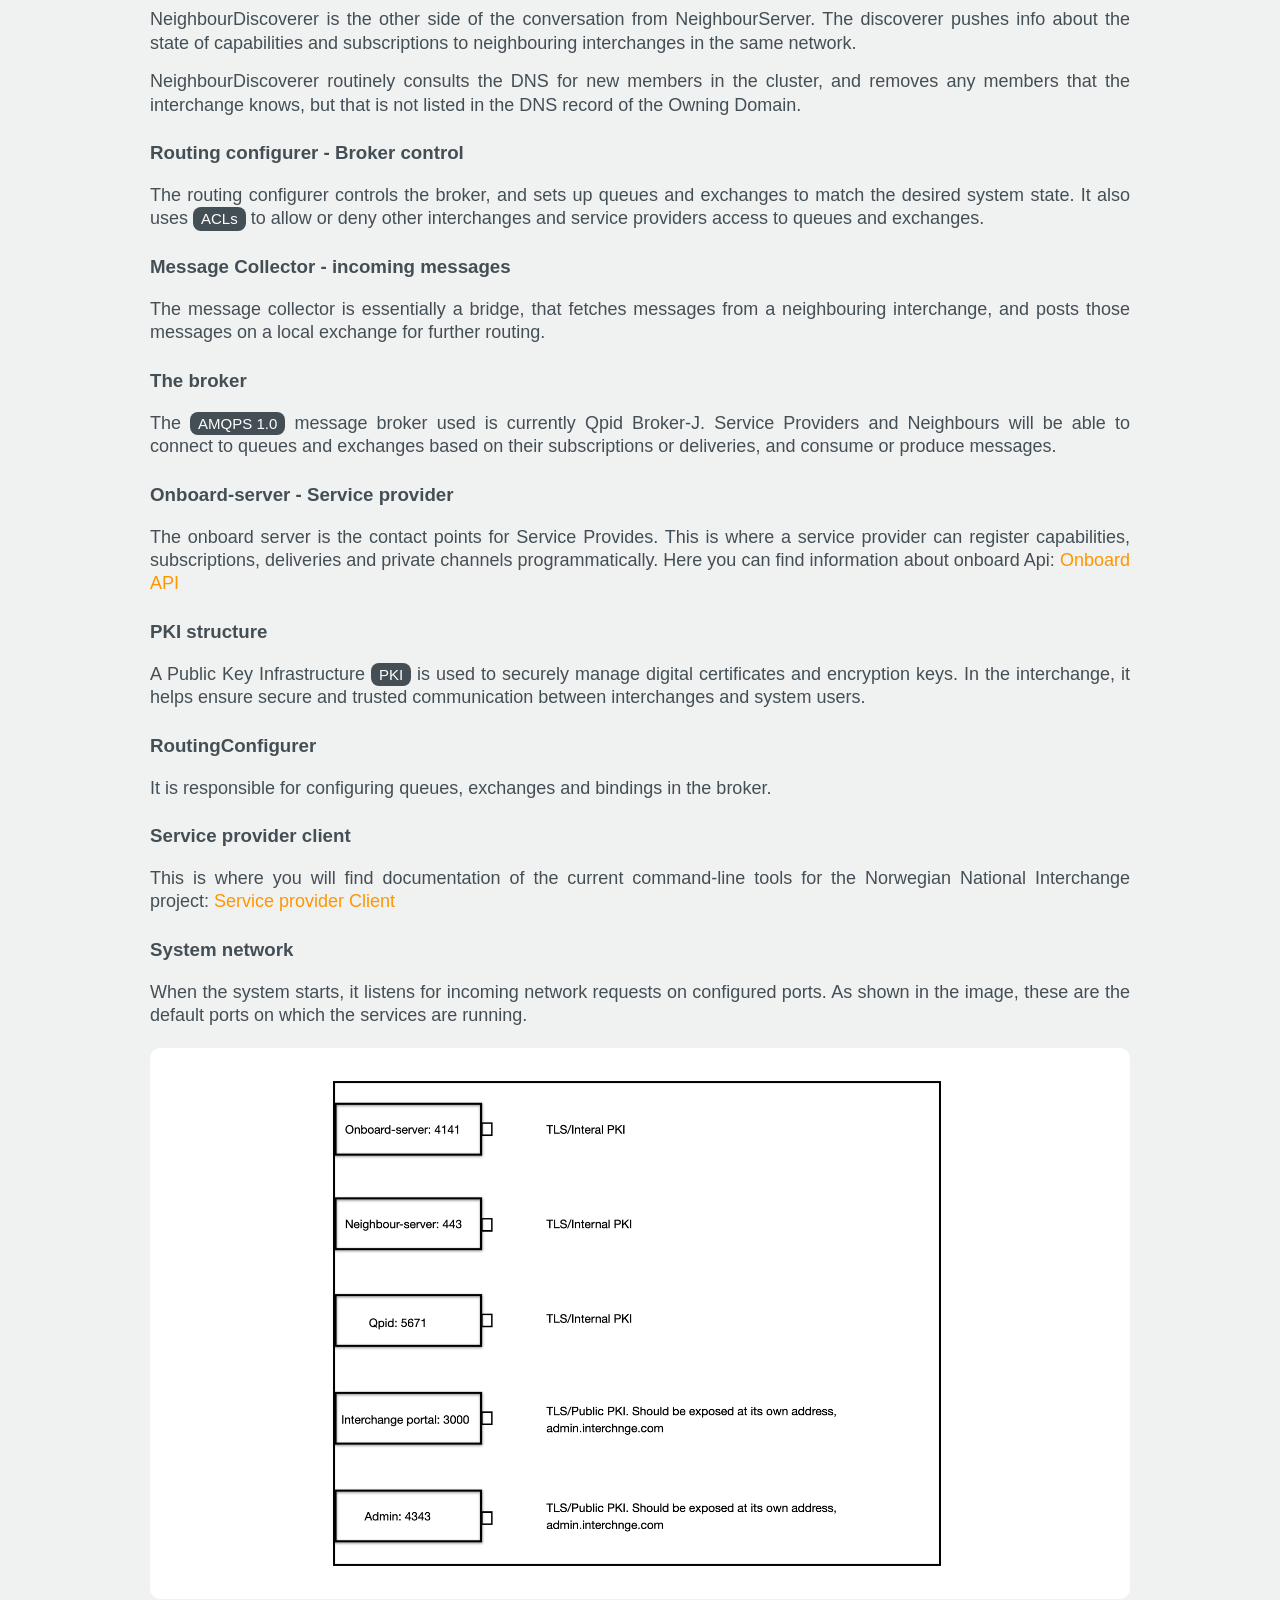
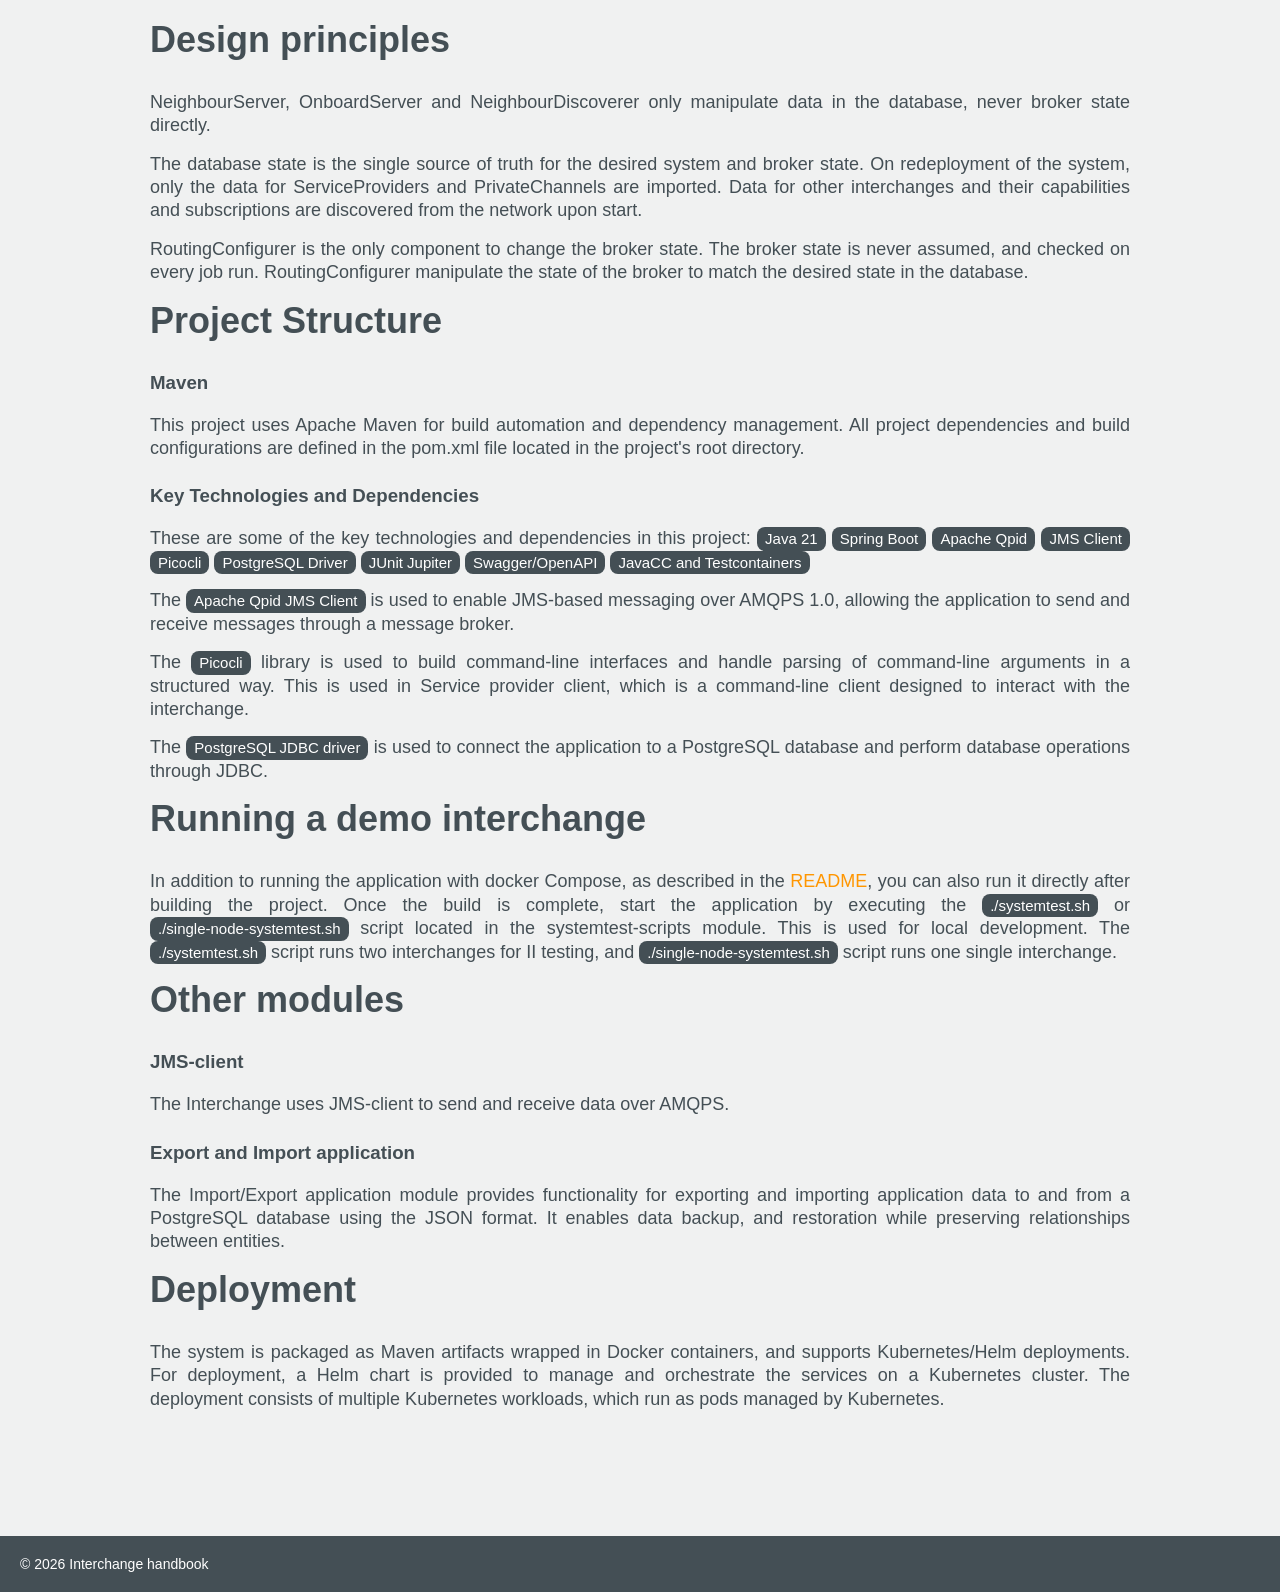
==== commit a57fdf14: "Correct path to html files" ====
--- a/architecture.html
+++ b/architecture.html
@@ -36,7 +36,7 @@
 
     <h3> Central Concepts </h3>
 
-    <p>Learn more about key concepts in the <a href="/generated/GLOSSARY.html" target="_blank">Glossary</a>, where you can find
+    <p>Learn more about key concepts in the <a href="generated/GLOSSARY.html" target="_blank">Glossary</a>, where you can find
         definitions and explanations of
         important terms. </p>
 
--- a/style.css
+++ b/style.css
@@ -163,6 +163,12 @@
     display: inline-block;
 }
 
+nav a.active {
+    color: #FF9600;
+    text-decoration: underline;
+    border-radius: 4px;
+}
+
 footer {
     text-align: left;
     font-size:14px;
